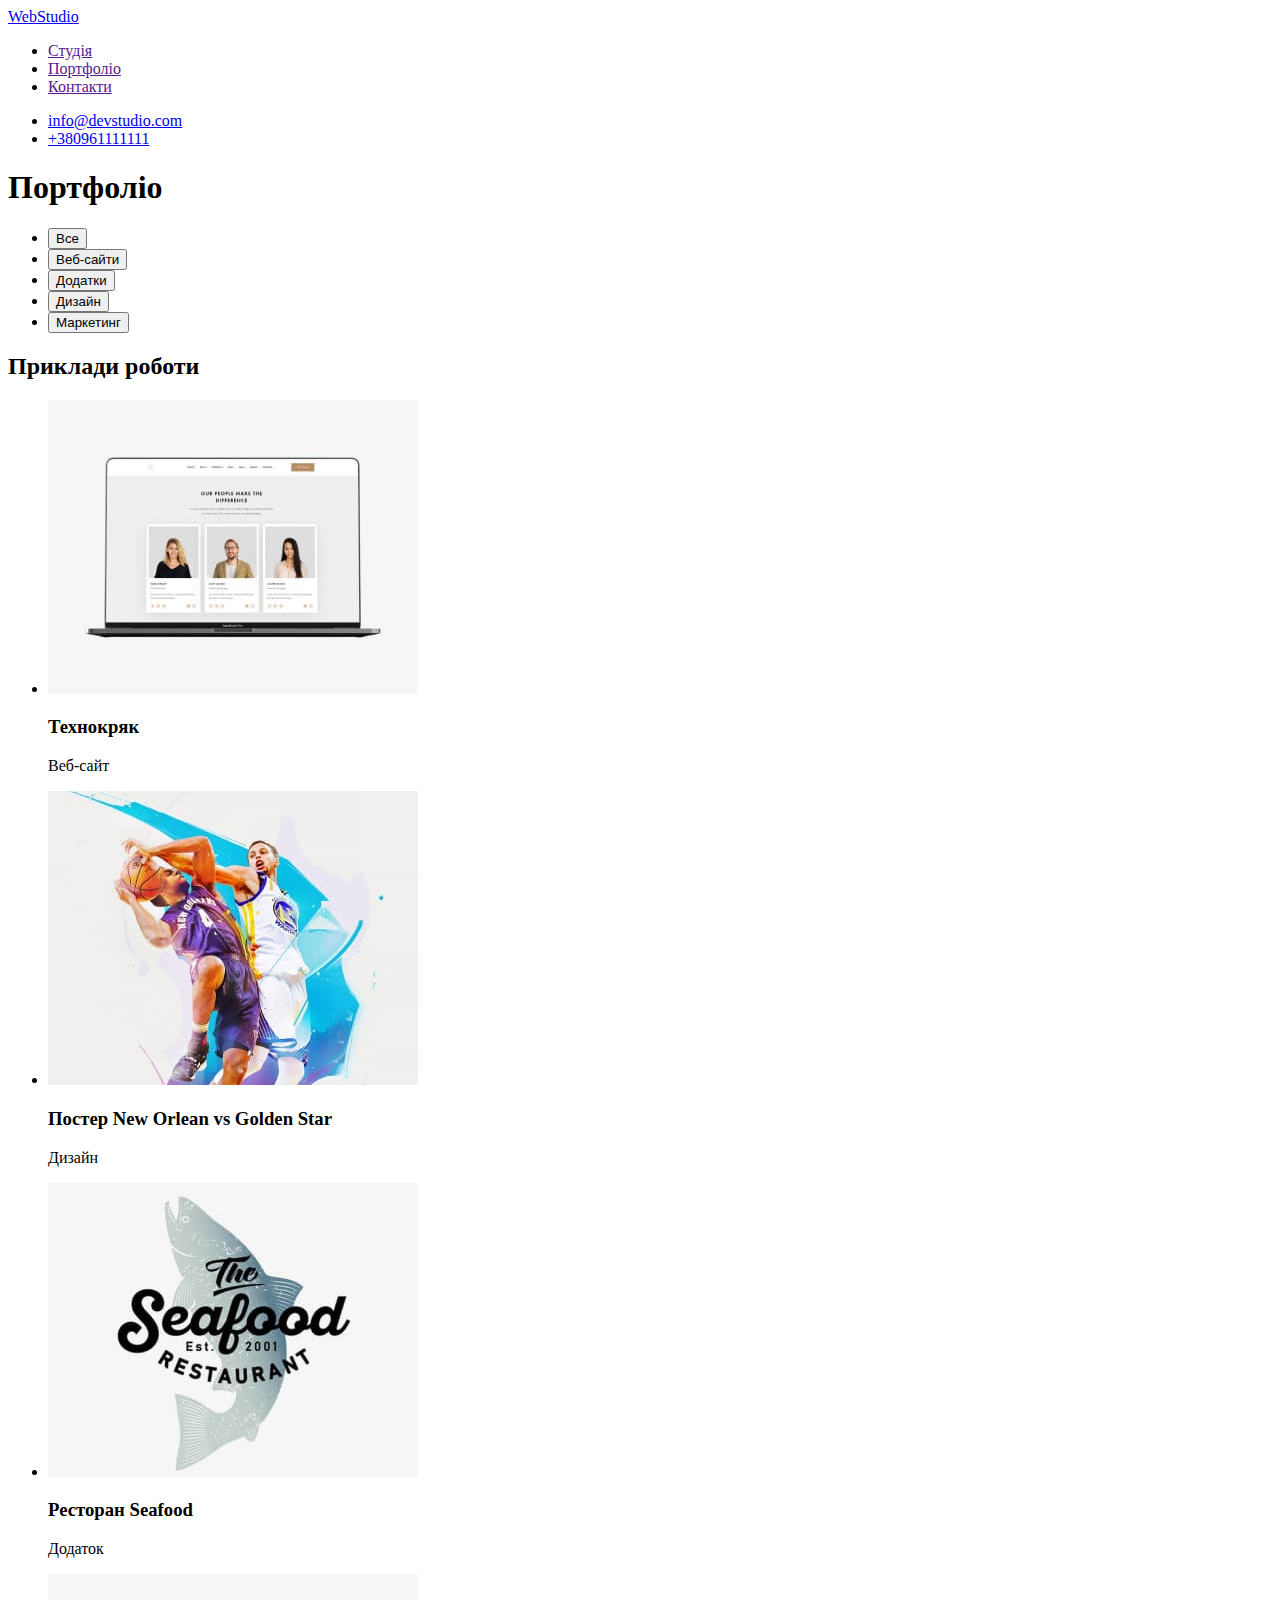
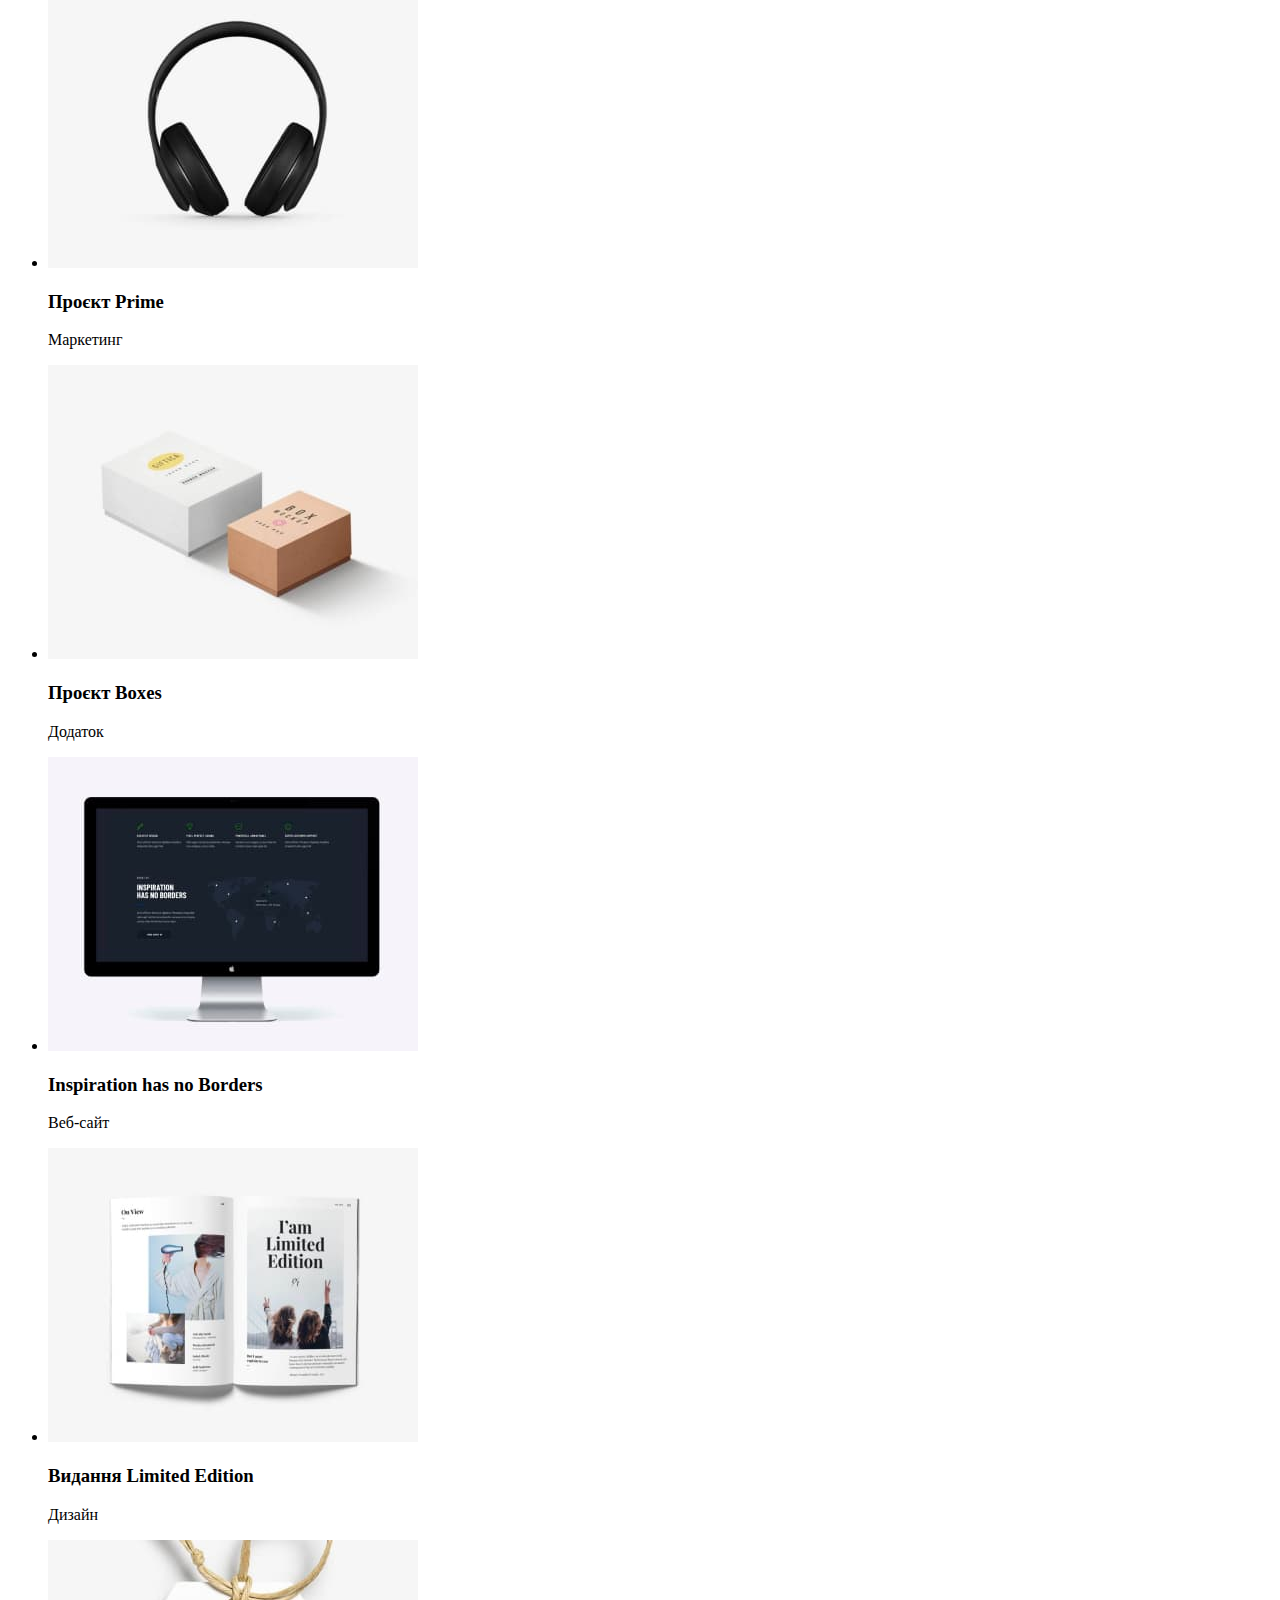
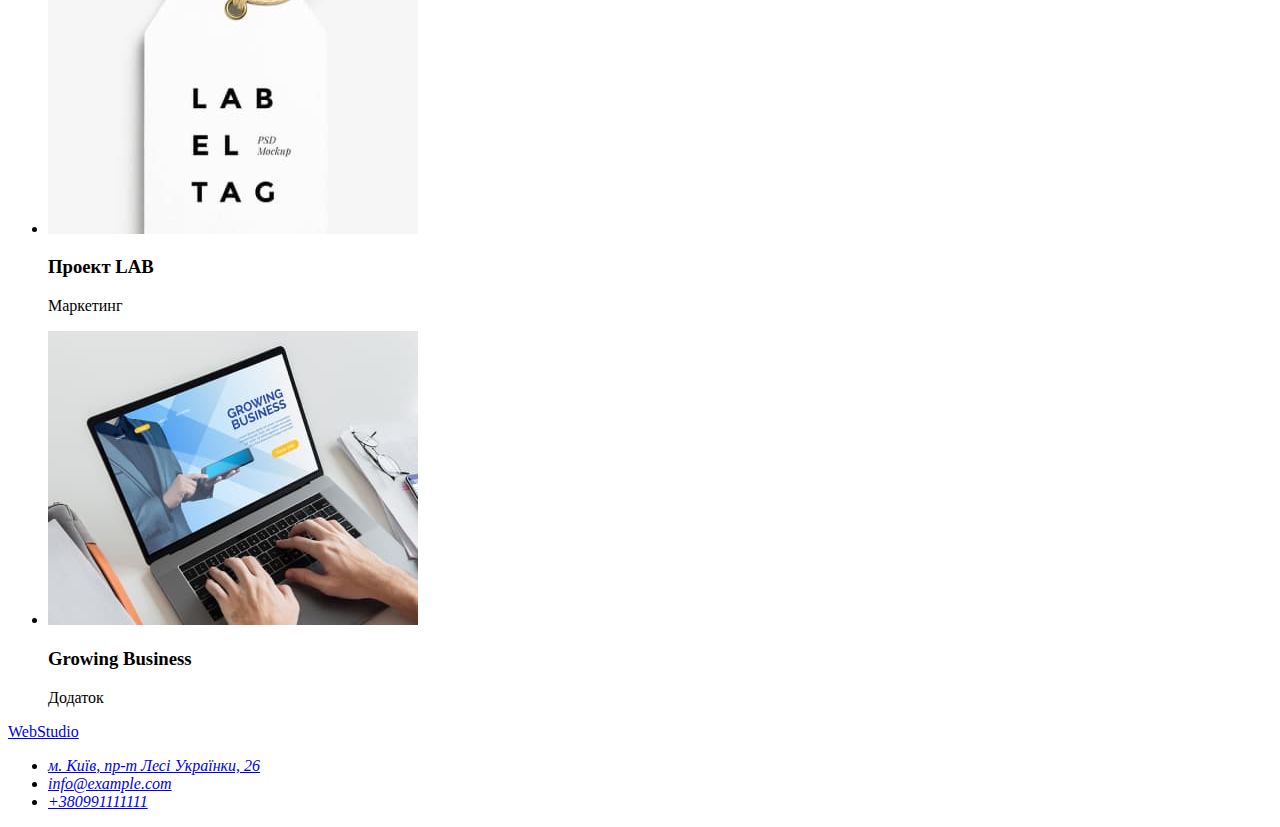
==== portfolio.html @ 06eb7804 "Добавляет разметку страницы портфолио" ====
<!DOCTYPE html>
<html lang="en">

<head>
    <meta charset="UTF-8">
    <meta name="viewport" content="width=device-width, initial-scale=1.0">
    <title>Document</title>
    <link rel="stylesheet" href="./css/styles.css">
</head>

<body>
    <!-- Шапка сайта -->
    <header>
        <nav>
            <!-- Ссылка лого -->
            <a href="/index.html">WebStudio</a>
            <!-- Навигация -->
            <ul>
                <li><a href="">Студія</a></li>
                <li><a href="">Портфоліо</a></li>
                <li><a href="">Контакти</a></li>
            </ul>
        </nav>
        <!-- Контакты -->
        <ul>
            <li><a href="mailto:info@devstudio.com">info@devstudio.com</a></li>
            <li><a href="tel:+380961111111">+380961111111</a></li>
        </ul>

    </header>

    <main>
        <!-- Навигвция -->
        <section>
            <!-- Логический заголовок -->
            <h1>Портфоліо</h1>
            <ul>
                <li><button type="button">Все</button></li>
                <li><button type="button">Веб-сайти</button></li>
                <li><button type="button">Додатки</button></li>
                <li><button type="button">Дизайн</button></li>
                <li><button type="button">Маркетинг</button></li>
                
            </ul>
        </section>

        <!-- Примеры работ -->
        <section>  
            <h2>Приклади роботи</h2>
            <ul>
                <li>
                    <a href="/index.html"> <img src="./images/tehnokriak.jpg" alt="tehnokriak" width="370"></a>
                    <h3>Технокряк</h3>
                    <p>Веб-сайт</p>
                </li>
                <li>
                    <a href="/index.html"> <img src="./images/poster.jpg" alt="poster" width="370"></a>
                    <h3>Постер New Orlean vs Golden Star</h3>
                    <p>Дизайн</p>
                </li>
                <li>
                    <a href="/index.html"> <img src="./images/seafood.jpg" alt="seafood" width="370"></a>
                    <h3>Ресторан Seafood</h3>
                    <p>Додаток</p>
                </li>
                <li>
                    <a href="/index.html"> <img src="./images/prime.jpg" alt="prime" width="370"></a>
                    <h3>Проєкт Prime</h3>
                    <p>Маркетинг</p>
                </li>
                <li>
                    <a href="/index.html"> <img src="./images/boxes.jpg" alt="boxes" width="370"></a>
                    <h3>Проєкт Boxes</h3>
                    <p>Додаток</p>
                </li>
                <li>
                    <a href="/index.html"> <img src="./images/inspiration.jpg" alt="Inspiration has no Borders" width="370"></a>
                    <h3>Inspiration has no Borders</h3>
                    <p>Веб-сайт</p>
                </li>
                <li>
                    <a href="/index.html"> <img src="./images/limited.jpg" alt="limited edition" width="370"></a>
                    <h3>Видання Limited Edition</h3>
                    <p>Дизайн</p>
                </li>
                <li>
                    <a href="/index.html"> <img src="./images/lab.jpg" alt="lab" width="370"></a>
                    <h3>Проект LAB</h3>
                    <p>Маркетинг</p>
                </li>
                <li>
                    <a href="/index.html"> <img src="./images/business.jpg" alt="Growing Business" width="370"></a>
                    <h3>Growing Business</h3>
                    <p>Додаток</p>
                </li>
            </ul>
        </section>
    </main>

  

    <!-- Футер -->

    <footer>
        <div>
            <a href="/index.html">WebStudio</a>
        </div>
        <address>
            <ul>
                <li><a href="https://www.google.com.ua/maps/dir/%D0%B1%D1%83%D0%BB.+%D0%9B%D0%B5%D1%81%D0%B8+%D0%A3%D0%BA%D1%80%D0%B0%D0%B8%D0%BD%D0%BA%D0%B8,+26,+%D0%9A%D0%B8%D0%B5%D0%B2,+02000//@50.4266301,30.5033665,13z/data=!4m8!4m7!1m5!1m1!1s0x40d4cf0e033ecbe9:0x57a4dffefec77da0!2m2!1d30.5383858!2d50.4265807!1m0?hl=ru"
                        target="_blank" rel="noopener noreferrer">м. Київ, пр-т Лесі Українки, 26</a></li>
                <li><a href="mailto:info@example.com">info@example.com</a></li>
                <li><a href="tel:+380991111111">+380991111111</a></li>
            </ul>
        </address>



    </footer>



</body>

</html>
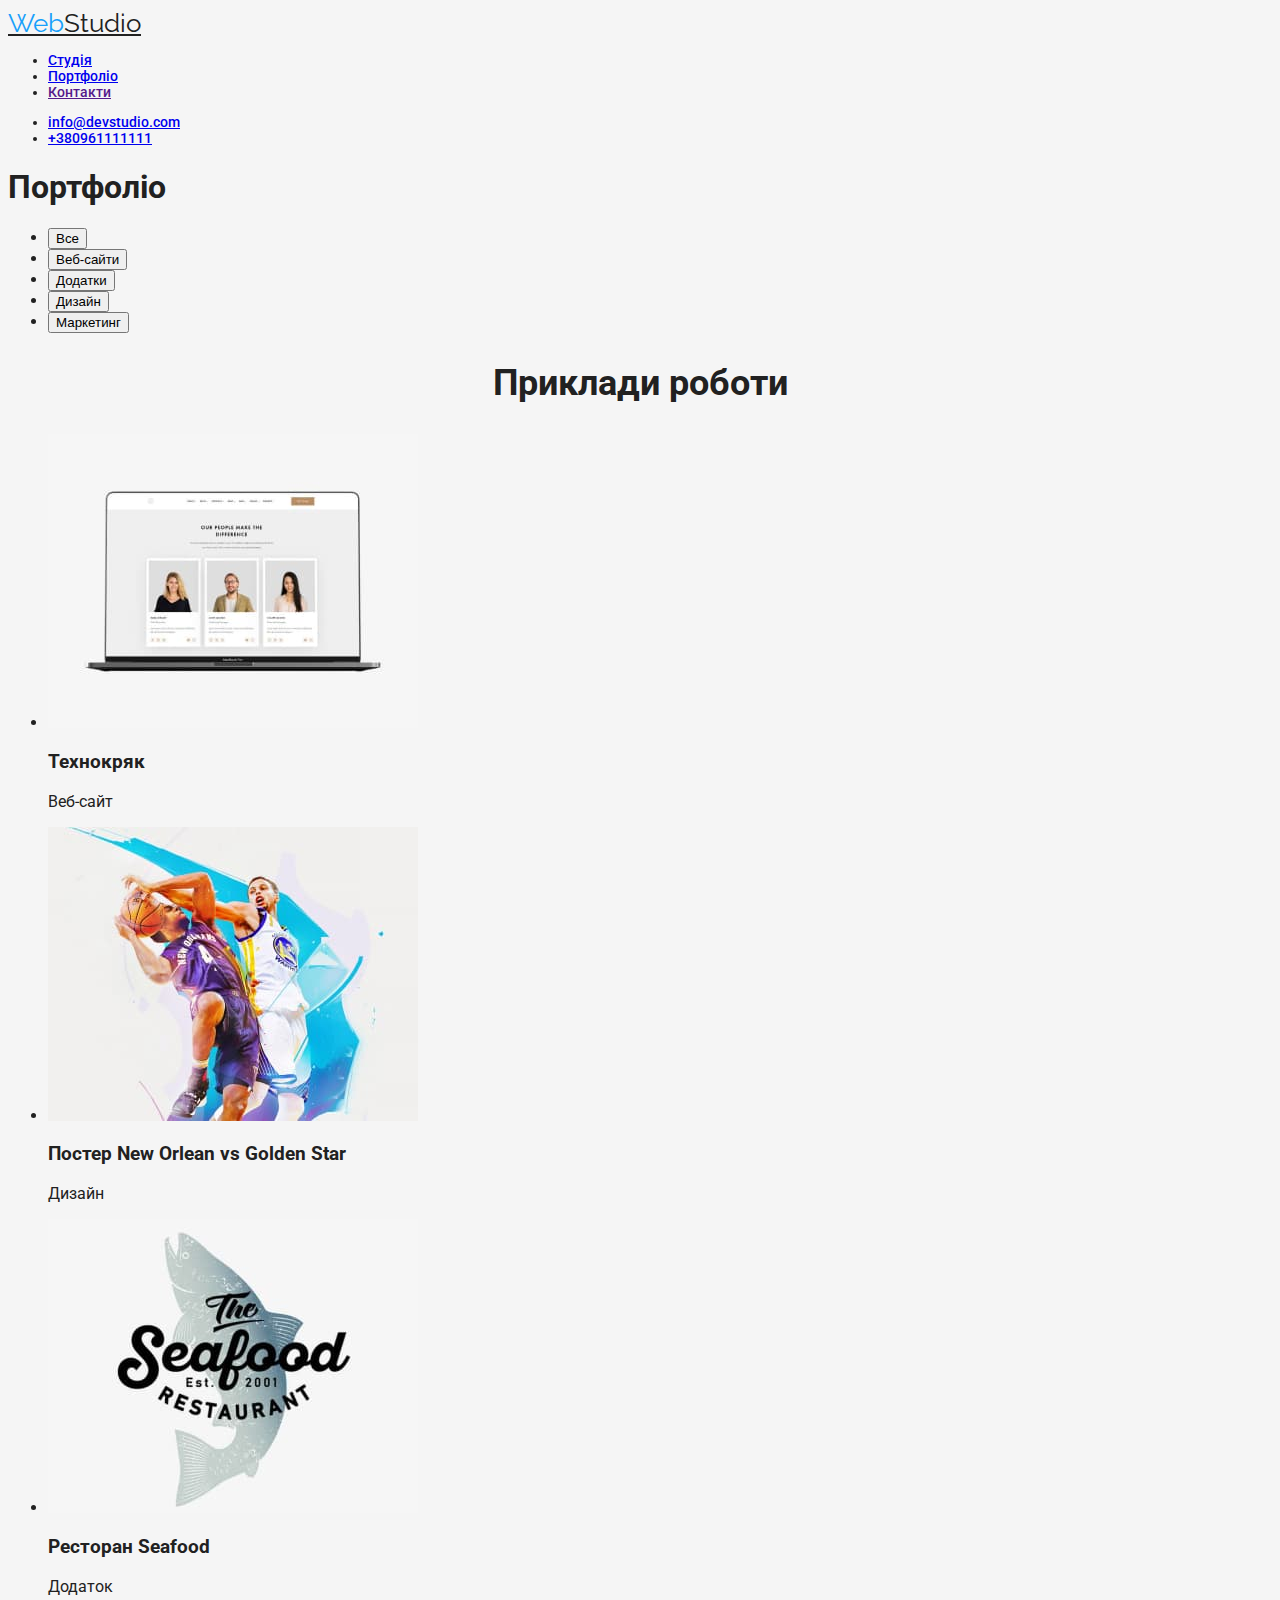
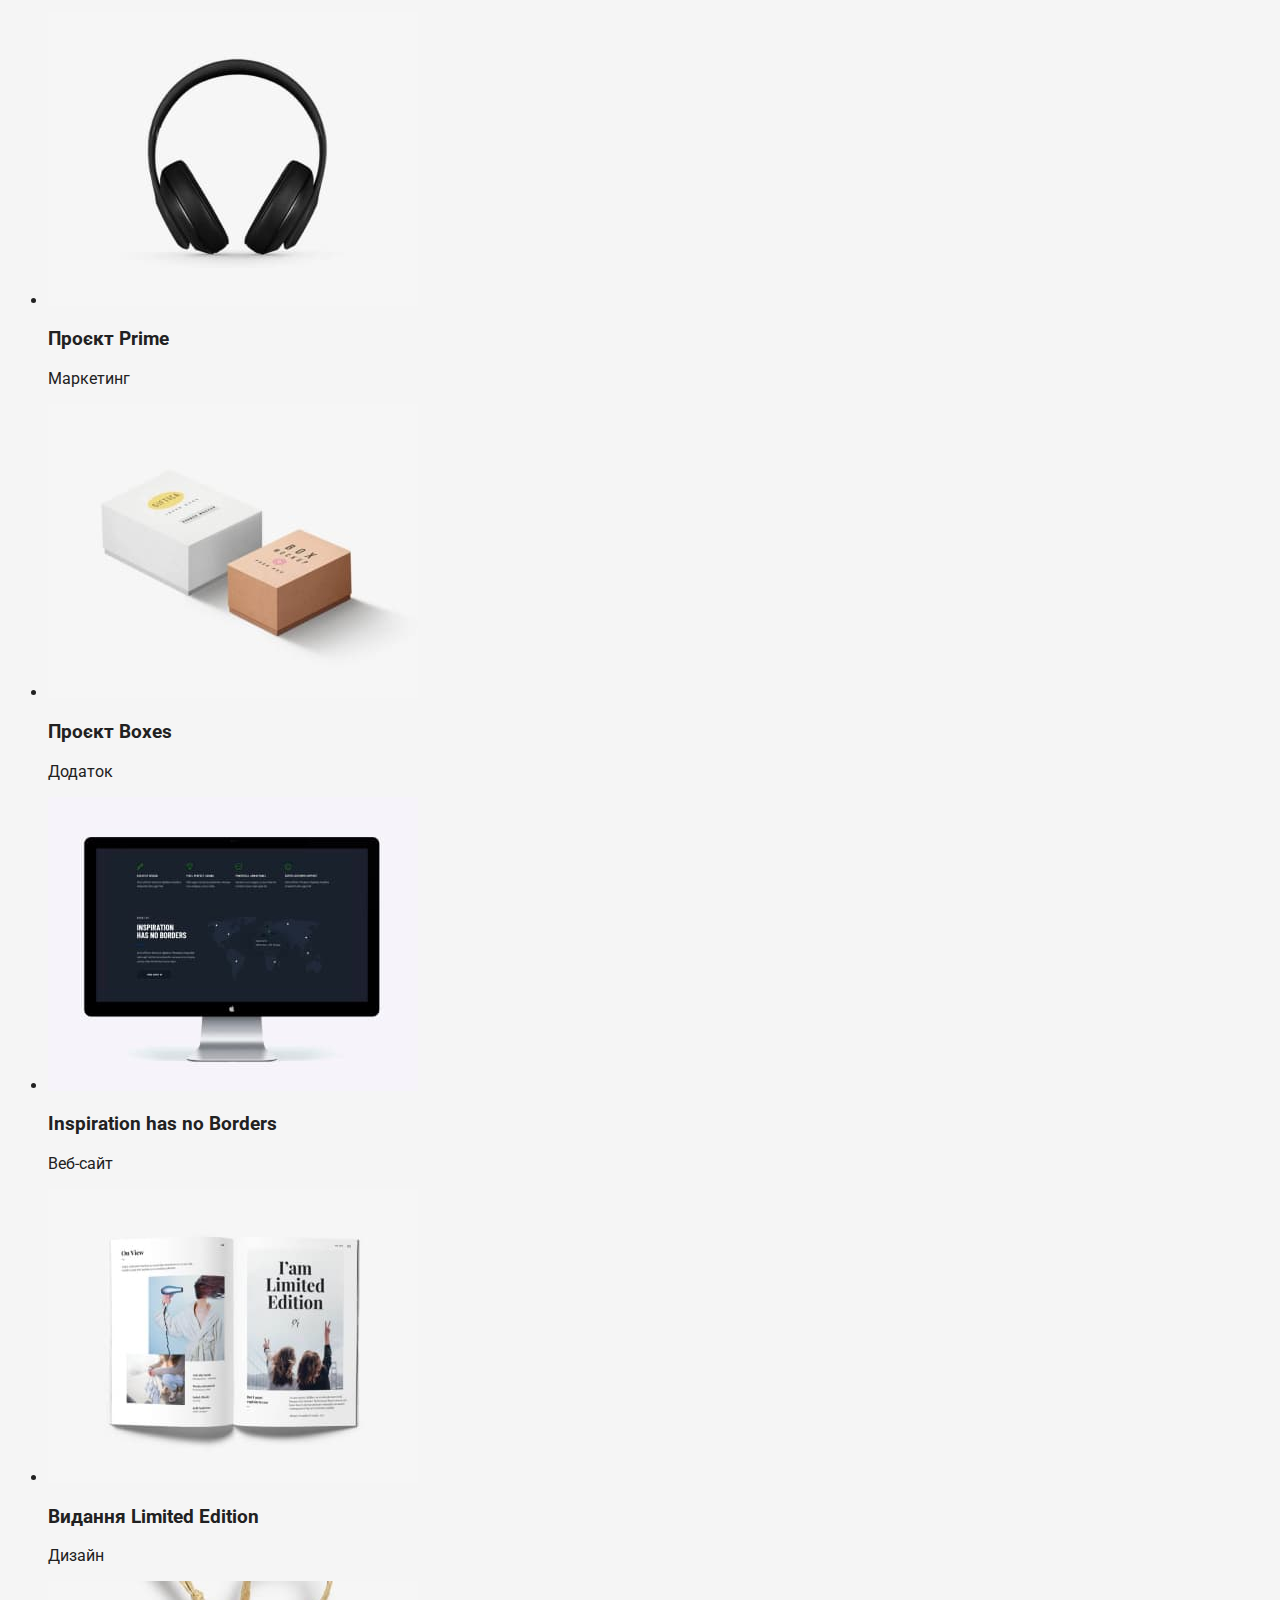
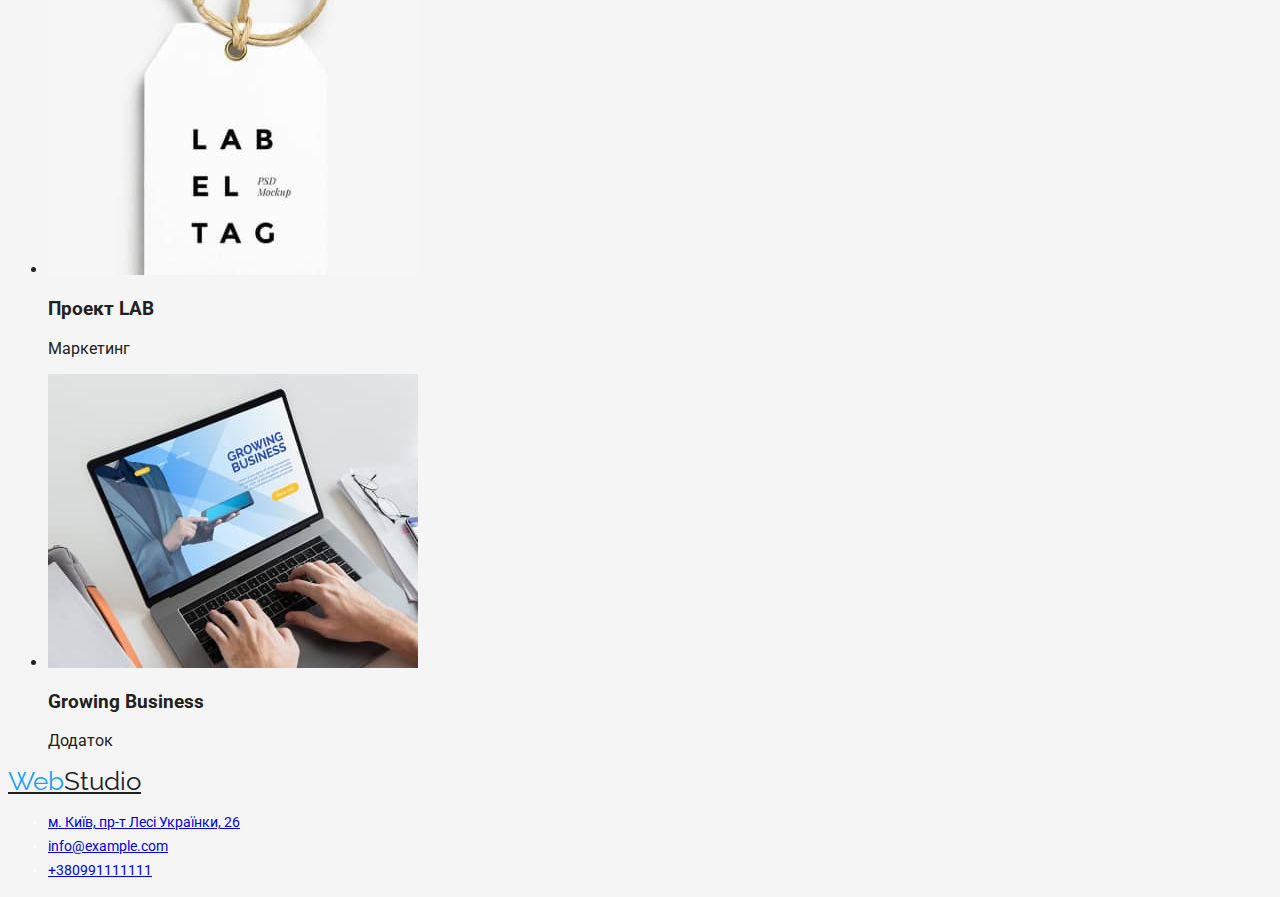
==== commit 4467926a: "правки" ====
--- a/portfolio.html
+++ b/portfolio.html
@@ -5,6 +5,8 @@
     <meta charset="UTF-8">
     <meta name="viewport" content="width=device-width, initial-scale=1.0">
     <title>Document</title>
+    <link href="https://fonts.googleapis.com/css2?family=Raleway:wght@700&family=Roboto:wght@400;500;700;900&display=swap"
+        rel="stylesheet">
     <link rel="stylesheet" href="./css/styles.css">
 </head>
 
@@ -13,20 +15,20 @@
     <header>
         <nav>
             <!-- Ссылка лого -->
-            <a href="/index.html">WebStudio</a>
+            <a href="/index.html" class="logo"> <span class="accent">Web</span>Studio</a>
             <!-- Навигация -->
-            <ul>
-                <li><a href="">Студія</a></li>
-                <li><a href="">Портфоліо</a></li>
-                <li><a href="">Контакти</a></li>
+            <ul class="site-nav list">
+                <li><a href="/index.html" class="link">Студія</a></li>
+                <li><a href="/portfolio.html" class="link">Портфоліо</a></li>
+                <li><a href="" class="link">Контакти</a></li>
             </ul>
         </nav>
         <!-- Контакты -->
-        <ul>
-            <li><a href="mailto:info@devstudio.com">info@devstudio.com</a></li>
-            <li><a href="tel:+380961111111">+380961111111</a></li>
+        <ul class="auth-nav list">
+            <li><a href="mailto:info@devstudio.com" class="link">info@devstudio.com</a></li>
+            <li><a href="tel:+380961111111" class="link">+380961111111</a></li>
         </ul>
-
+    
     </header>
 
     <main>
@@ -35,7 +37,7 @@
             <!-- Логический заголовок -->
             <h1>Портфоліо</h1>
             <ul>
-                <li><button type="button">Все</button></li>
+                <li><button type="button" class="secondary">Все</button></li>
                 <li><button type="button">Веб-сайти</button></li>
                 <li><button type="button">Додатки</button></li>
                 <li><button type="button">Дизайн</button></li>
@@ -103,9 +105,9 @@
 
     <footer>
         <div>
-            <a href="/index.html">WebStudio</a>
+            <a href="/index.html" class="logo"> <span class="accent">Web</span>Studio</a>
         </div>
-        <address>
+        <address class="address">
             <ul>
                 <li><a href="https://www.google.com.ua/maps/dir/%D0%B1%D1%83%D0%BB.+%D0%9B%D0%B5%D1%81%D0%B8+%D0%A3%D0%BA%D1%80%D0%B0%D0%B8%D0%BD%D0%BA%D0%B8,+26,+%D0%9A%D0%B8%D0%B5%D0%B2,+02000//@50.4266301,30.5033665,13z/data=!4m8!4m7!1m5!1m1!1s0x40d4cf0e033ecbe9:0x57a4dffefec77da0!2m2!1d30.5383858!2d50.4265807!1m0?hl=ru"
                         target="_blank" rel="noopener noreferrer">м. Київ, пр-т Лесі Українки, 26</a></li>
--- a/css/styles.css
+++ b/css/styles.css
@@ -0,0 +1,144 @@
+:root {
+    --primary-text-color: #212121;
+    --title-text-color: #000000;
+    --accent-color: #18a0fb;
+    --primary-white-color: #F5F5F5;
+    --primary-gray-text: #757575;
+    --primary-button-color: #2196F3;
+}
+
+body {
+    background-color: var(--primary-white-color);
+    color:var(--primary-text-color);
+    font-family: Roboto, sans-serif;
+    
+}
+/* logo */
+.logo {
+    font-family: Raleway, cursive;
+    color: var(--title-text-color)
+
+        
+        font-weight: 700;
+        font-size: 26px;
+        line-height: 1.2;
+       }
+
+
+.accent {color:var(--accent-color)}
+
+.logo:hover {
+    color: var(--accent-color)
+}
+/* навигация */
+.site-nav {
+    
+        
+        font-weight: 500;
+        font-size: 14px;
+        line-height: 1.14;
+        
+}
+.site-nav .link:hover, 
+.site-nav .link:focus{
+    color: var(--accent-color);
+}
+/* адрес */
+.auth-nav {
+    
+        
+        font-weight: 500;
+        font-size: 14px;
+        line-height: 1.14;
+        
+}
+.auth-nav .link:hover,
+.auth-nav .link:focus {
+    color: var(--accent-color);}
+
+/* Герой */
+.hero {
+    
+        
+        font-weight: 900;
+        font-size: 44px;
+        line-height: 1.36;
+        /* or 136% */
+    
+        text-align: center;
+        text-transform: uppercase;
+        color: #FFFFFF;
+}
+/* кнопка замовити послугу */
+.hero-button {font-family: inherit;
+
+    
+    font-weight: 700;
+    font-size: 16px;
+    line-height: 1.87;
+    align-items: center; 
+    text-align: center;
+    color: #FFFFFF;
+    background-color: var(--primary-button-color)
+    }
+
+    /* кнопки */
+button .secondary {
+
+}
+
+/* Переваги */
+.feature-list .title {
+    
+    font-weight: 700;
+    font-size: 14px;
+    line-height: 1.14;
+    text-transform: uppercase;}
+
+.feature-list p {font-size: 14px;
+    line-height: 1.71;
+    color: var(--primary-gray-text)}
+    
+
+h2 {
+    
+    font-weight: 700;
+    font-size: 36px;
+    line-height: 1.16;
+    text-align: center;
+    }
+
+
+
+.team .title {
+    
+    font-weight: 500;
+    font-size: 16px;
+    line-height: 1.18;
+    }
+
+.team p {color: var(--primary-gray-text);
+    
+    font-size: 16px;
+    line-height: 1.18;}
+
+.address {
+    font-style: normal; 
+    font-size: 14px;
+    line-height: 1.71;
+color: rgba(255, 255, 255, 0.6);
+}
+    
+
+    
+   
+
+
+
+
+
+
+
+
+
+
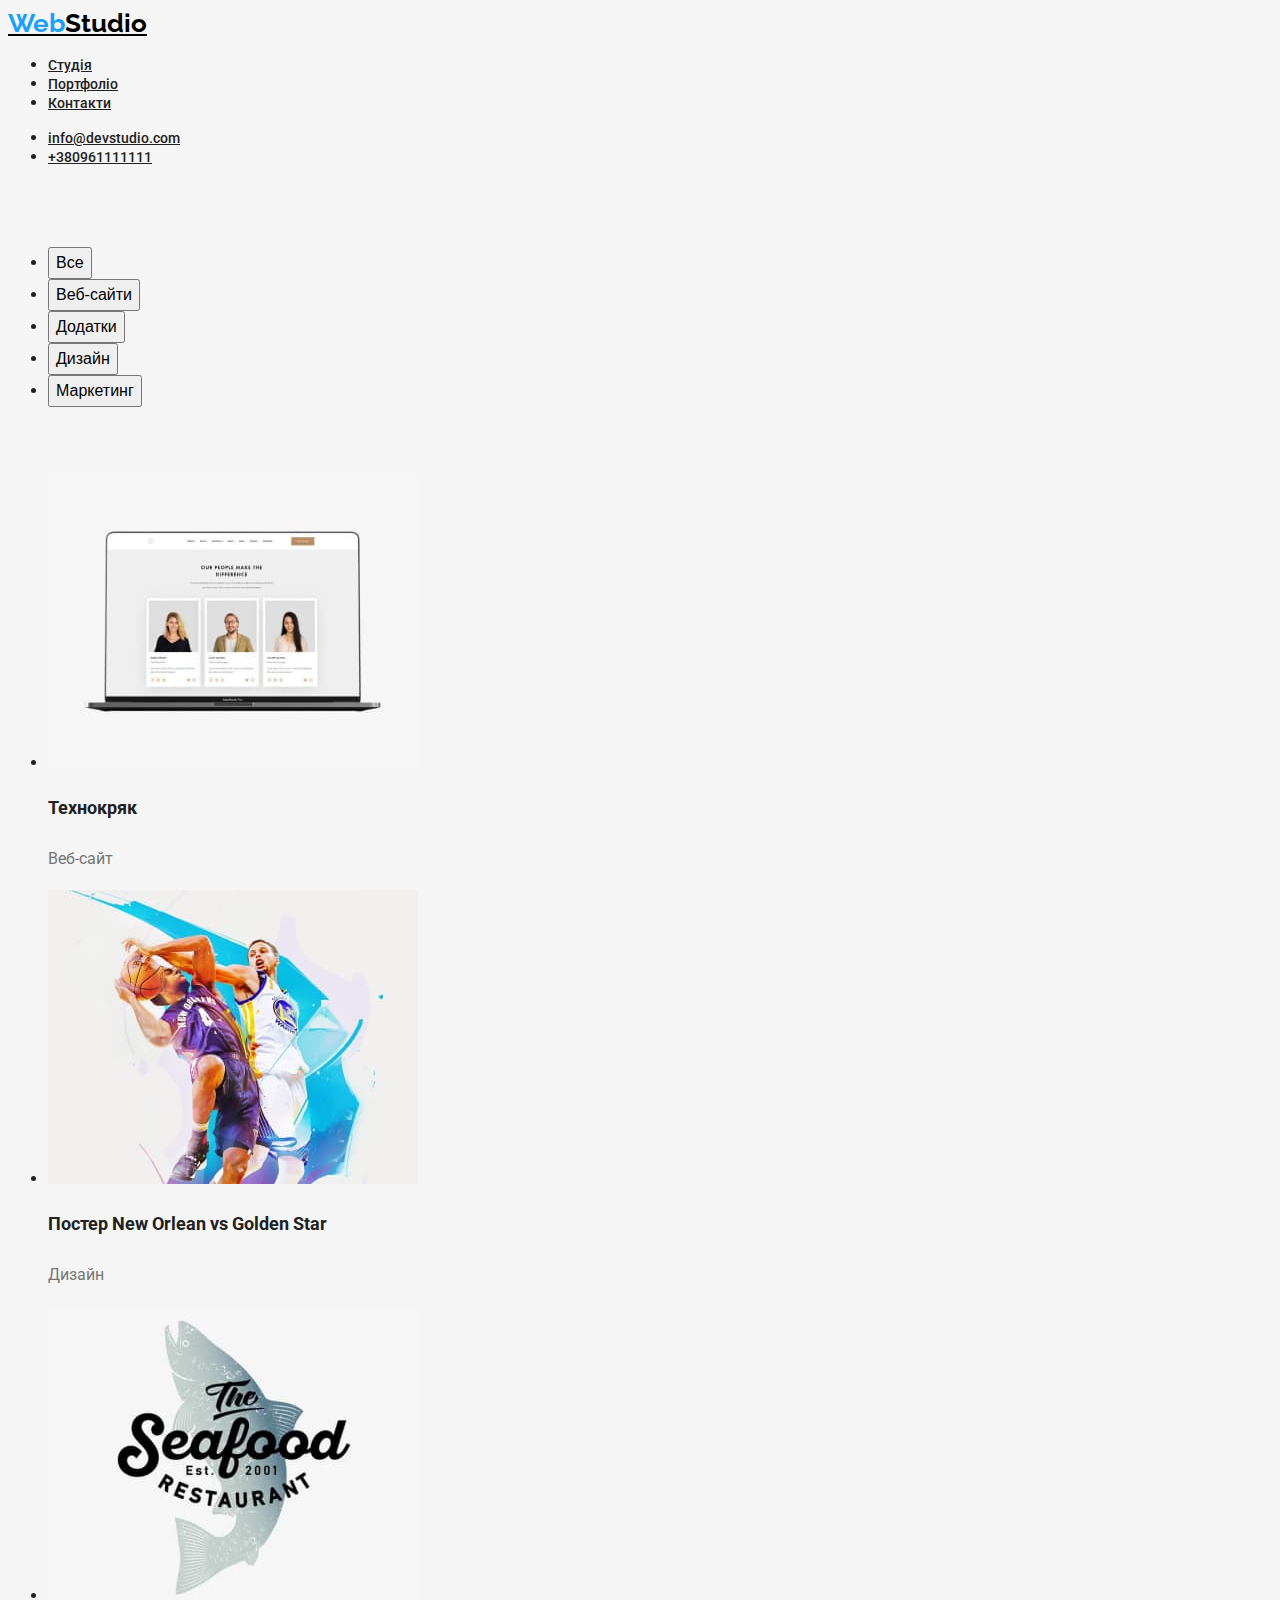
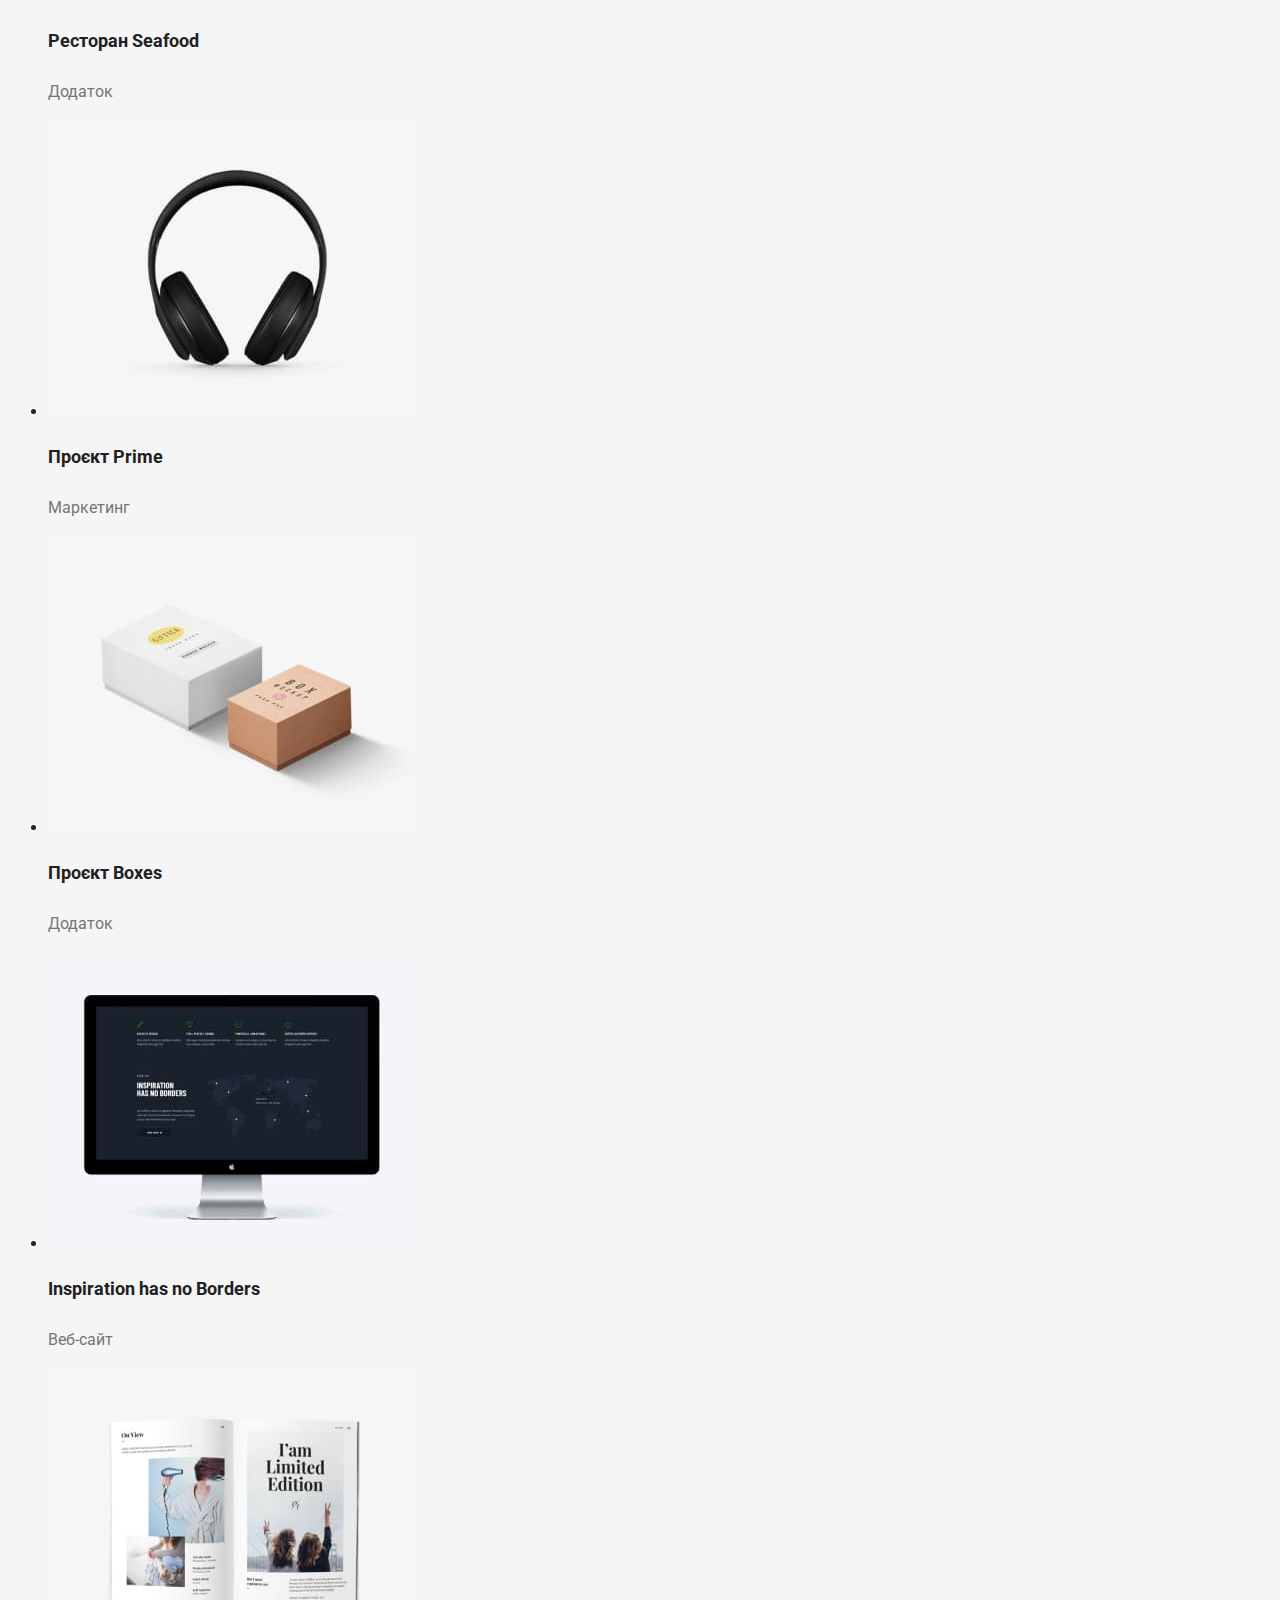
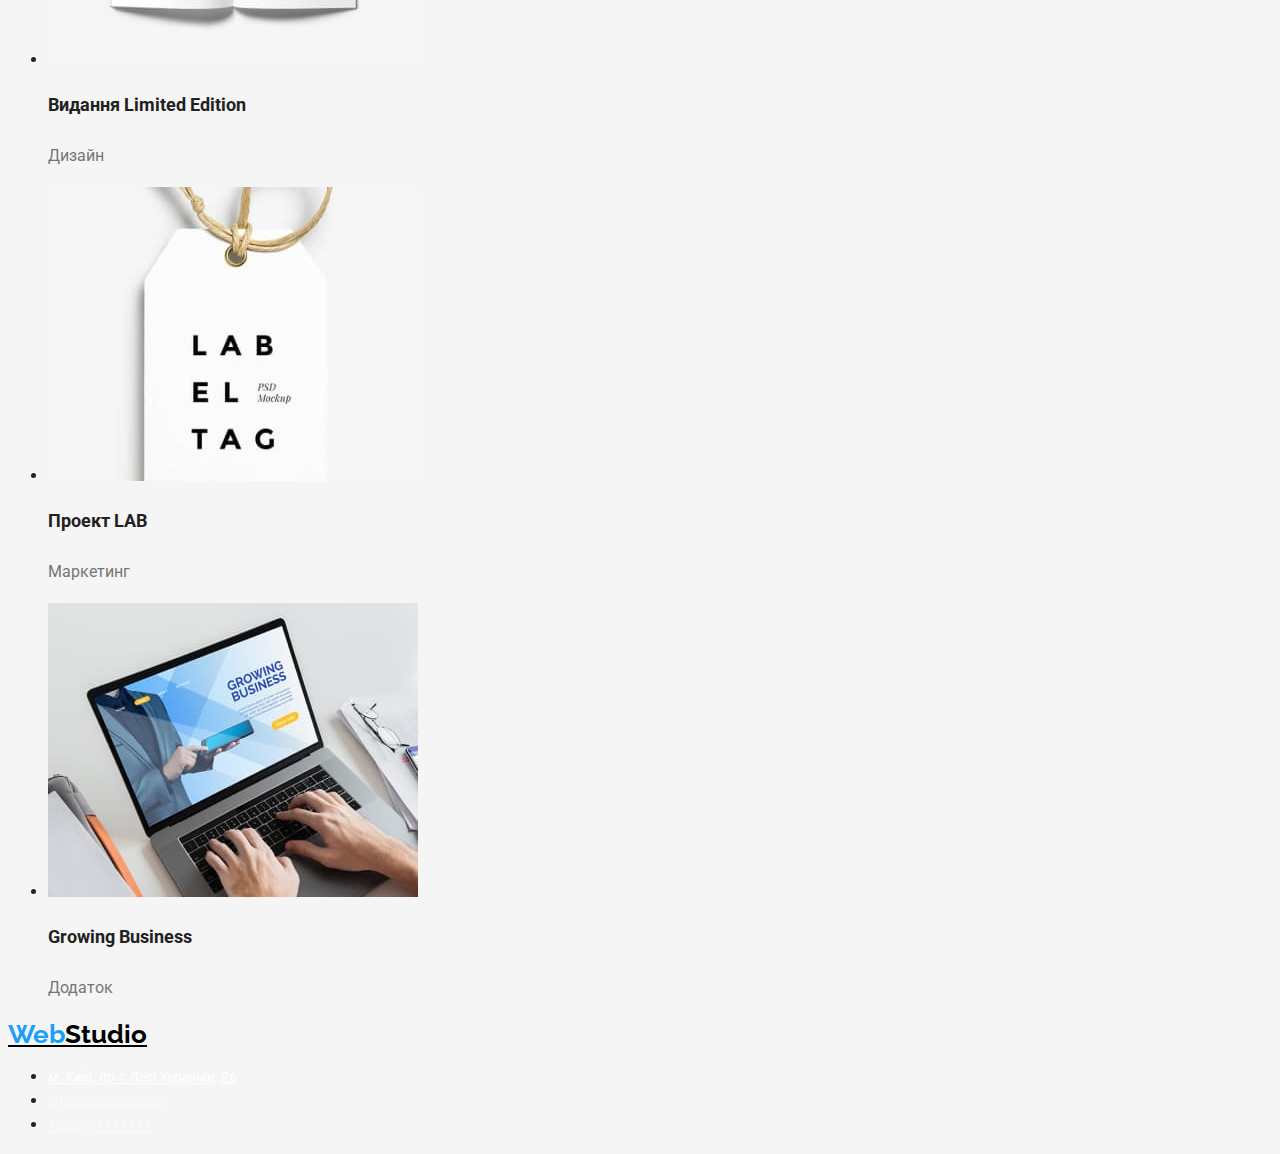
==== commit f2855dcb: "правка сторінки портфоліо" ====
--- a/portfolio.html
+++ b/portfolio.html
@@ -14,16 +14,16 @@
     <!-- Шапка сайта -->
     <header>
         <nav>
-            <!-- Ссылка лого -->
+            <!-- Ссилка лого -->
             <a href="/index.html" class="logo"> <span class="accent">Web</span>Studio</a>
-            <!-- Навигация -->
+            <!-- Навігація -->
             <ul class="site-nav list">
                 <li><a href="/index.html" class="link">Студія</a></li>
                 <li><a href="/portfolio.html" class="link">Портфоліо</a></li>
                 <li><a href="" class="link">Контакти</a></li>
             </ul>
         </nav>
-        <!-- Контакты -->
+        <!-- Контакти -->
         <ul class="auth-nav list">
             <li><a href="mailto:info@devstudio.com" class="link">info@devstudio.com</a></li>
             <li><a href="tel:+380961111111" class="link">+380961111111</a></li>
@@ -32,68 +32,68 @@
     </header>
 
     <main>
-        <!-- Навигвция -->
+        <!-- Навігація -->
         <section>
-            <!-- Логический заголовок -->
-            <h1>Портфоліо</h1>
+            <!-- Логічний заголовок -->
+            <h1 class="navigation">Портфоліо</h1>
             <ul>
-                <li><button type="button" class="secondary">Все</button></li>
-                <li><button type="button">Веб-сайти</button></li>
-                <li><button type="button">Додатки</button></li>
-                <li><button type="button">Дизайн</button></li>
-                <li><button type="button">Маркетинг</button></li>
+                <li><button type="button" class="secondary-button">Все</button></li>
+                <li><button type="button" class="secondary-button">Веб-сайти</button></li>
+                <li><button type="button" class="secondary-button">Додатки</button></li>
+                <li><button type="button" class="secondary-button">Дизайн</button></li>
+                <li><button type="button" class="secondary-button">Маркетинг</button></li>
                 
             </ul>
         </section>
 
-        <!-- Примеры работ -->
+        <!-- Приклади роботи -->
         <section>  
-            <h2>Приклади роботи</h2>
+            <h2 class="example">Приклади роботи</h2>
             <ul>
                 <li>
                     <a href="/index.html"> <img src="./images/tehnokriak.jpg" alt="tehnokriak" width="370"></a>
-                    <h3>Технокряк</h3>
-                    <p>Веб-сайт</p>
+                    <h3 class="example-title">Технокряк</h3>
+                    <p class="example-text">Веб-сайт</p>
                 </li>
                 <li>
                     <a href="/index.html"> <img src="./images/poster.jpg" alt="poster" width="370"></a>
-                    <h3>Постер New Orlean vs Golden Star</h3>
-                    <p>Дизайн</p>
+                    <h3 class="example-title">Постер New Orlean vs Golden Star</h3>
+                    <p class="example-text">Дизайн</p>
                 </li>
                 <li>
                     <a href="/index.html"> <img src="./images/seafood.jpg" alt="seafood" width="370"></a>
-                    <h3>Ресторан Seafood</h3>
-                    <p>Додаток</p>
+                    <h3 class="example-title">Ресторан Seafood</h3>
+                    <p class="example-text">Додаток</p>
                 </li>
                 <li>
                     <a href="/index.html"> <img src="./images/prime.jpg" alt="prime" width="370"></a>
-                    <h3>Проєкт Prime</h3>
-                    <p>Маркетинг</p>
+                    <h3 class="example-title">Проєкт Prime</h3>
+                    <p class="example-text">Маркетинг</p>
                 </li>
                 <li>
                     <a href="/index.html"> <img src="./images/boxes.jpg" alt="boxes" width="370"></a>
-                    <h3>Проєкт Boxes</h3>
-                    <p>Додаток</p>
+                    <h3 class="example-title">Проєкт Boxes</h3>
+                    <p class="example-text">Додаток</p>
                 </li>
                 <li>
                     <a href="/index.html"> <img src="./images/inspiration.jpg" alt="Inspiration has no Borders" width="370"></a>
-                    <h3>Inspiration has no Borders</h3>
-                    <p>Веб-сайт</p>
+                    <h3 class="example-title">Inspiration has no Borders</h3>
+                    <p class="example-text">Веб-сайт</p>
                 </li>
                 <li>
                     <a href="/index.html"> <img src="./images/limited.jpg" alt="limited edition" width="370"></a>
-                    <h3>Видання Limited Edition</h3>
-                    <p>Дизайн</p>
+                    <h3 class="example-title">Видання Limited Edition</h3>
+                    <p class="example-text">Дизайн</p>
                 </li>
                 <li>
                     <a href="/index.html"> <img src="./images/lab.jpg" alt="lab" width="370"></a>
-                    <h3>Проект LAB</h3>
-                    <p>Маркетинг</p>
+                    <h3 class="example-title">Проект LAB</h3>
+                    <p class="example-text">Маркетинг</p>
                 </li>
                 <li>
                     <a href="/index.html"> <img src="./images/business.jpg" alt="Growing Business" width="370"></a>
-                    <h3>Growing Business</h3>
-                    <p>Додаток</p>
+                    <h3 class="example-title">Growing Business</h3>
+                    <p class="example-text">Додаток</p>
                 </li>
             </ul>
         </section>
@@ -107,12 +107,12 @@
         <div>
             <a href="/index.html" class="logo"> <span class="accent">Web</span>Studio</a>
         </div>
-        <address class="address">
+        <address>
             <ul>
                 <li><a href="https://www.google.com.ua/maps/dir/%D0%B1%D1%83%D0%BB.+%D0%9B%D0%B5%D1%81%D0%B8+%D0%A3%D0%BA%D1%80%D0%B0%D0%B8%D0%BD%D0%BA%D0%B8,+26,+%D0%9A%D0%B8%D0%B5%D0%B2,+02000//@50.4266301,30.5033665,13z/data=!4m8!4m7!1m5!1m1!1s0x40d4cf0e033ecbe9:0x57a4dffefec77da0!2m2!1d30.5383858!2d50.4265807!1m0?hl=ru"
-                        target="_blank" rel="noopener noreferrer">м. Київ, пр-т Лесі Українки, 26</a></li>
-                <li><a href="mailto:info@example.com">info@example.com</a></li>
-                <li><a href="tel:+380991111111">+380991111111</a></li>
+                        target="_blank" rel="noopener noreferrer" class="contact-map">м. Київ, пр-т Лесі Українки, 26</a></li>
+                <li><a href="mailto:info@example.com" class="contact">info@example.com</a></li>
+                <li><a href="tel:+380991111111" class="contact">+380991111111</a></li>
             </ul>
         </address>
 
--- a/css/styles.css
+++ b/css/styles.css
@@ -2,27 +2,27 @@
     --primary-text-color: #212121;
     --title-text-color: #000000;
     --accent-color: #18a0fb;
-    --primary-white-color: #F5F5F5;
+    --primary-white-color: #FFFFFF;
     --primary-gray-text: #757575;
-    --primary-button-color: #2196F3;
+    --primary-background-color: #f5f5f5;
+    --contact-color: rgba(255, 255, 255, 0.6);
 }
 
 body {
-    background-color: var(--primary-white-color);
+    background-color: var(--primary-background-color);
     color:var(--primary-text-color);
     font-family: Roboto, sans-serif;
     
 }
 /* logo */
+
 .logo {
-    font-family: Raleway, cursive;
-    color: var(--title-text-color)
-
-        
-        font-weight: 700;
-        font-size: 26px;
-        line-height: 1.2;
-       }
+    font-family: Raleway, sans-serif;
+    color: var(--title-text-color);
+    font-weight: 700;
+    font-size: 26px;
+    line-height: 1.2;
+    }
 
 
 .accent {color:var(--accent-color)}
@@ -30,26 +30,30 @@
 .logo:hover {
     color: var(--accent-color)
 }
-/* навигация */
-.site-nav {
+/* навігація */
+
+.site-nav .link {
     
         
         font-weight: 500;
         font-size: 14px;
         line-height: 1.14;
-        
+        color: var(--primary-text-color);
+
+
 }
 .site-nav .link:hover, 
 .site-nav .link:focus{
     color: var(--accent-color);
 }
 /* адрес */
-.auth-nav {
+.auth-nav .link {
     
         
         font-weight: 500;
         font-size: 14px;
         line-height: 1.14;
+        color: var(--primary-text-color);
         
 }
 .auth-nav .link:hover,
@@ -57,7 +61,7 @@
     color: var(--accent-color);}
 
 /* Герой */
-.hero {
+.hero-title {
     
         
         font-weight: 900;
@@ -67,48 +71,93 @@
     
         text-align: center;
         text-transform: uppercase;
-        color: #FFFFFF;
-}
+        color: var(--primary-white-color);
+}
+
+/* Логічні заголовоки */
+
+.navigation,
+.example,
+.feature {
+    color: var(--primary-background-color)
+}
+
+/* Cursor pointer для кнопок */
+
+.hero-button,
+.secondary-button 
+{
+    cursor: pointer;
+}
+
+
 /* кнопка замовити послугу */
-.hero-button {font-family: inherit;
-
+
+.hero-button {
     
     font-weight: 700;
     font-size: 16px;
     line-height: 1.87;
-    align-items: center; 
-    text-align: center;
-    color: #FFFFFF;
-    background-color: var(--primary-button-color)
-    }
-
-    /* кнопки */
-button .secondary {
-
-}
+    }
+
+.hero-button:hover,
+.hero-button:focus { 
+    color: var(--accent-color);
+} 
+
+/* кнопки навігації*/
+
+.secondary-button {
+    font-weight: 500;
+    font-size: 16px;
+    line-height: 1.62;
+    }
+
+.secondary-button:hover,
+.secondary-button:focus {
+    color: var(--accent-color);
+    }
 
 /* Переваги */
+
 .feature-list .title {
     
     font-weight: 700;
     font-size: 14px;
     line-height: 1.14;
-    text-transform: uppercase;}
-
-.feature-list p {font-size: 14px;
+    text-transform: uppercase;
+    color: var(--primary-text-color);
+}
+
+.feature-list .text {font-size: 14px;
     line-height: 1.71;
     color: var(--primary-gray-text)}
     
 
-h2 {
-    
+.section-title {
     font-weight: 700;
     font-size: 36px;
     line-height: 1.16;
     text-align: center;
     }
 
-
+/* Приклади роботи */
+
+.example-title {
+    font-weight: 700;
+    font-size: 18px;
+    line-height: 2;
+    
+}
+
+.example-text {
+    font-size: 16px;
+    line-height: 1.88;
+    color: var(--primary-gray-text);
+}
+
+
+/* Наша команда */
 
 .team .title {
     
@@ -117,17 +166,39 @@
     line-height: 1.18;
     }
 
-.team p {color: var(--primary-gray-text);
-    
-    font-size: 16px;
-    line-height: 1.18;}
-
-.address {
-    font-style: normal; 
+.team .text {color: var(--primary-gray-text);
+    
+    font-size: 16px;
+    line-height: 1.18;
+    }
+    
+/* Футер адреса */
+
+.contact-map {
     font-size: 14px;
     line-height: 1.71;
-color: rgba(255, 255, 255, 0.6);
-}
+    color: var(--primary-white-color);
+    }
+    
+.contact-map:hover,
+.contact-map:focus {
+        color: var(--accent-color);
+    }
+
+.contact {
+    font-size: 14px;
+    line-height: 1.71;
+    color: var(--contact-color);
+    }
+    
+.contact:hover,
+.contact:focus {
+        color: var(--accent-color);
+    }
+
+
+
+
     
 
     
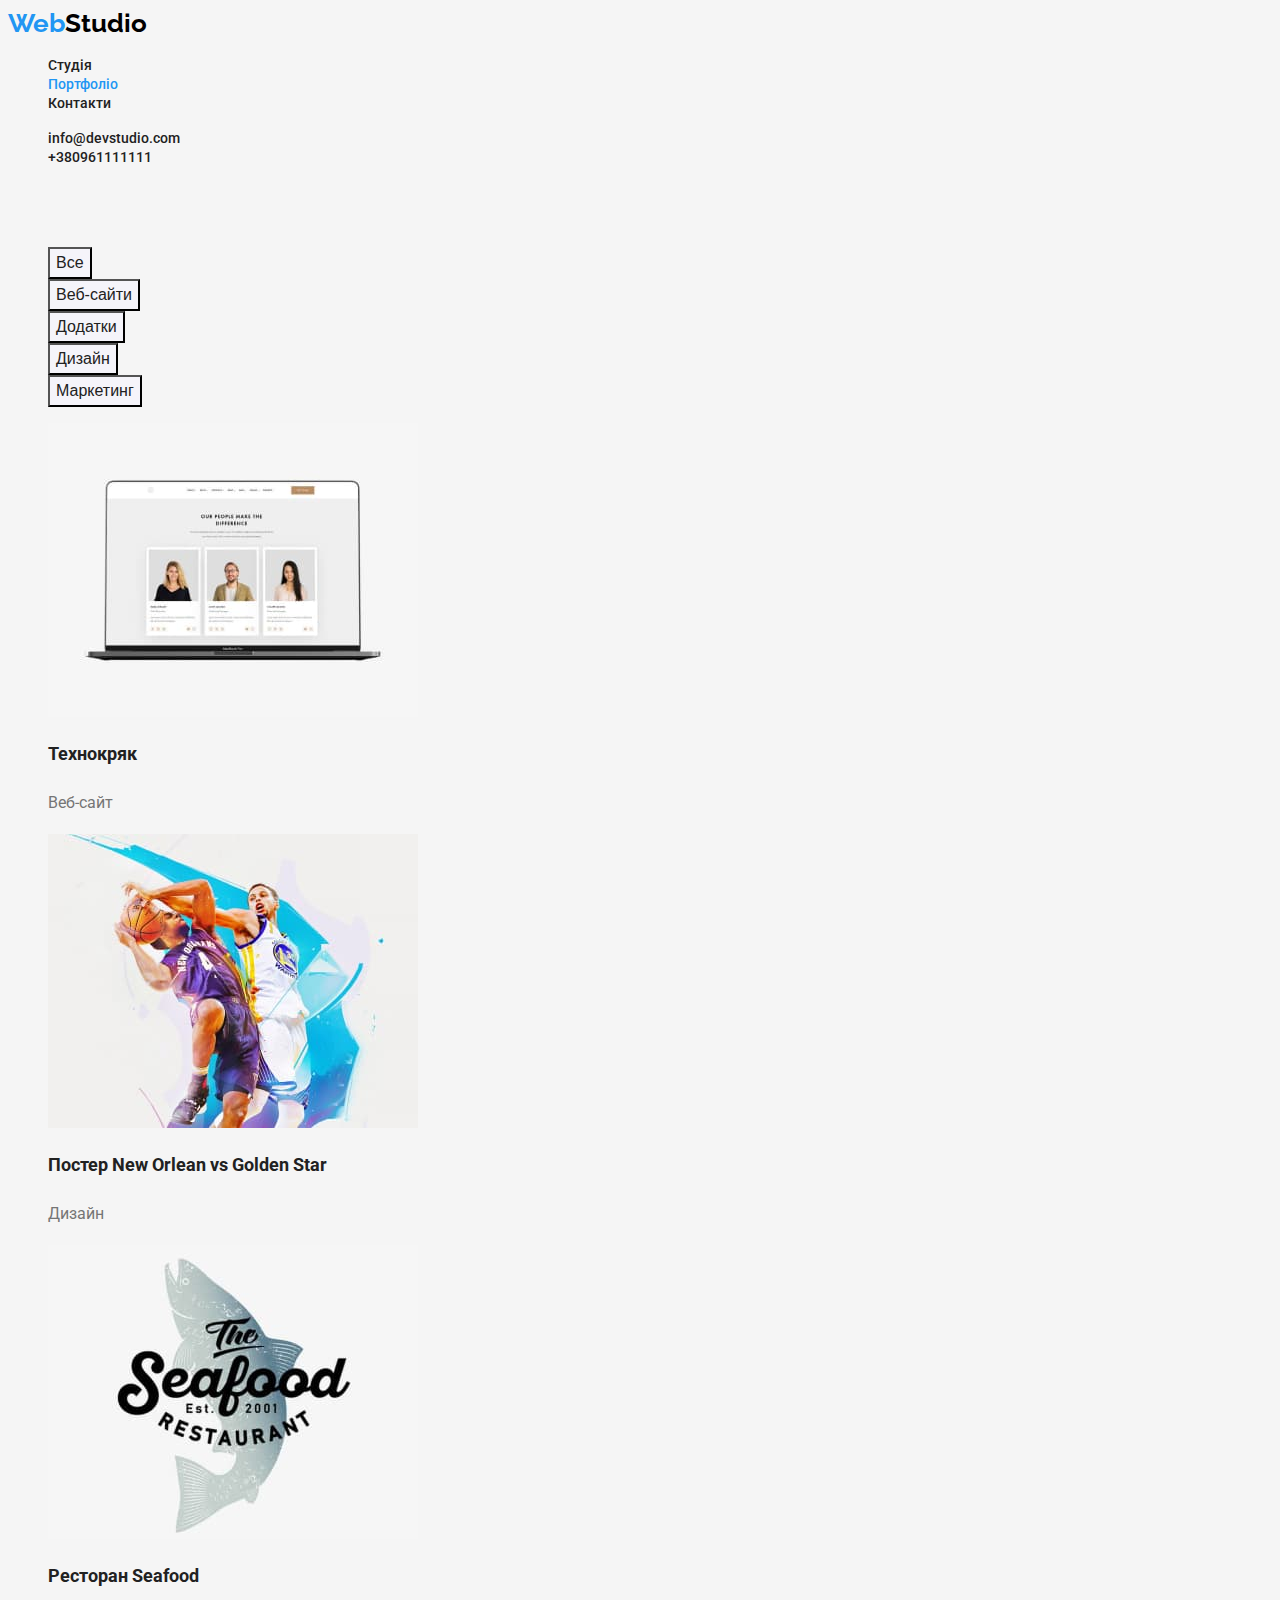
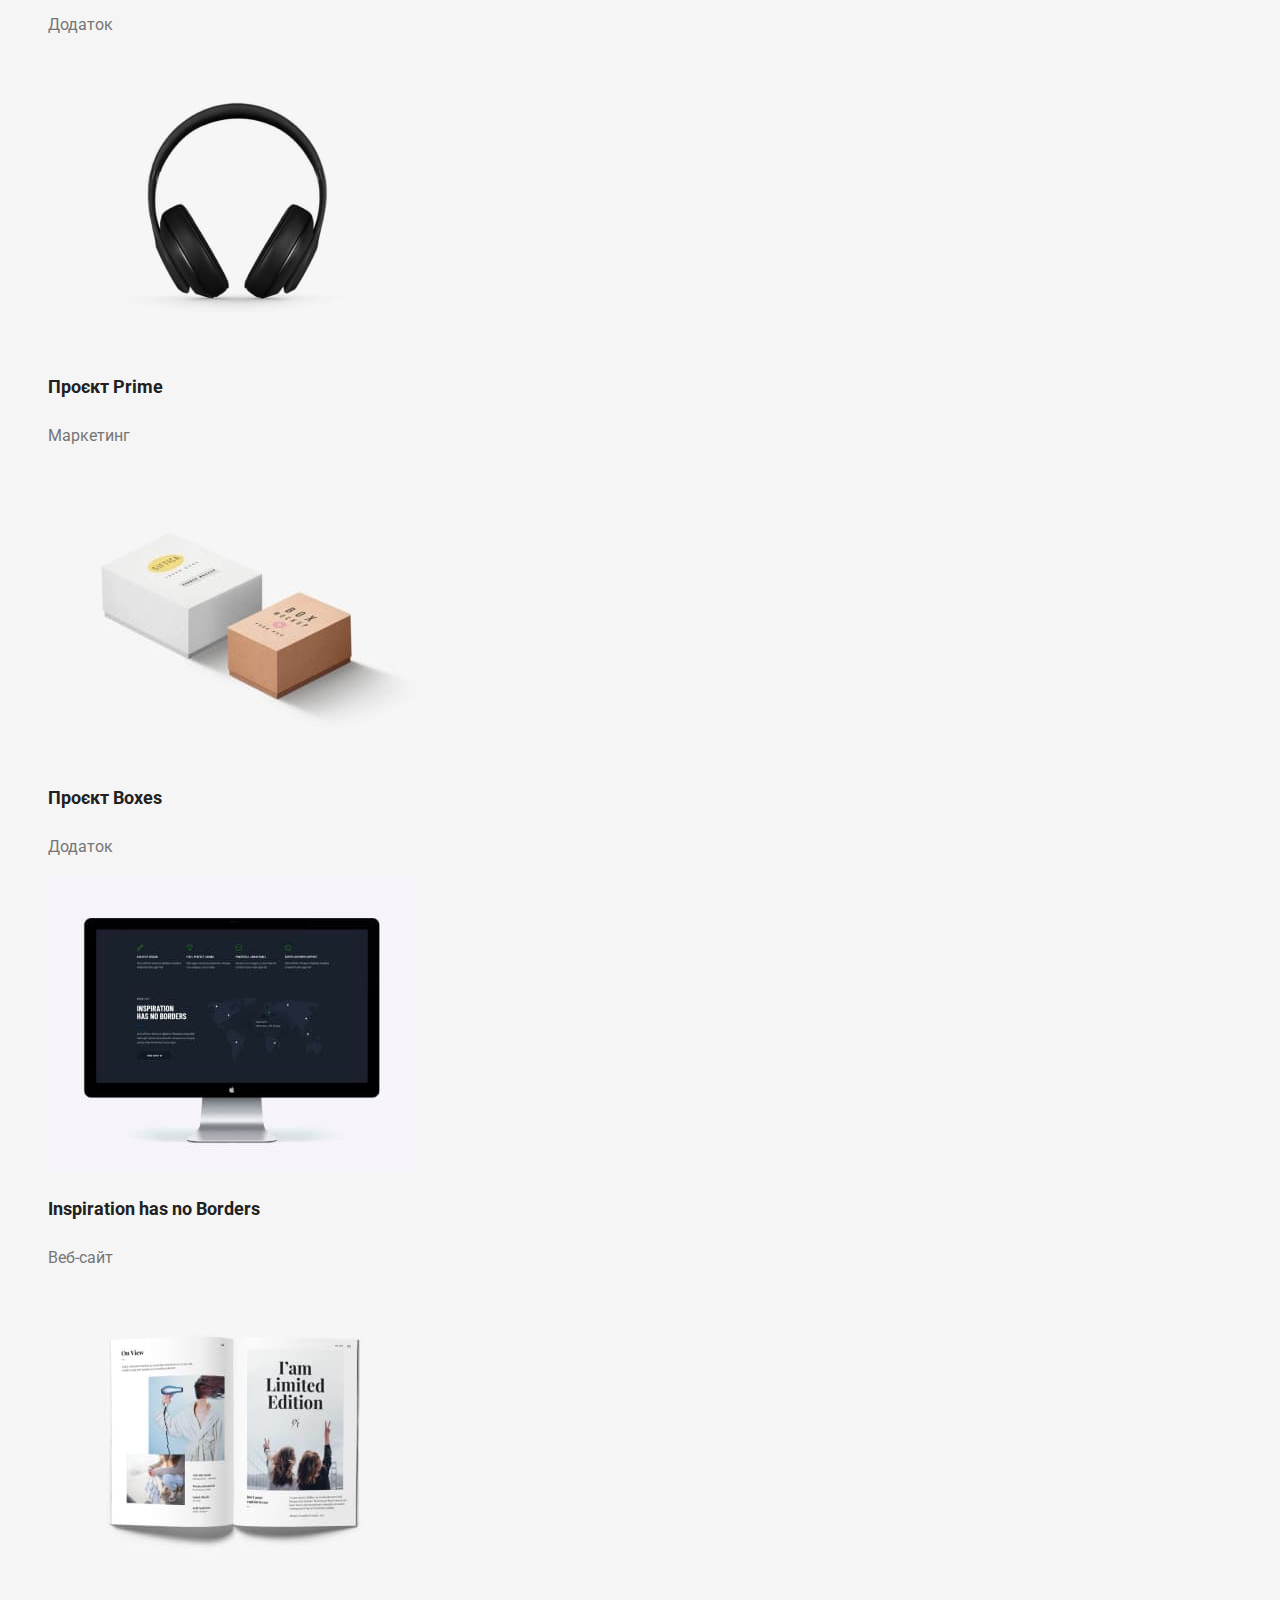
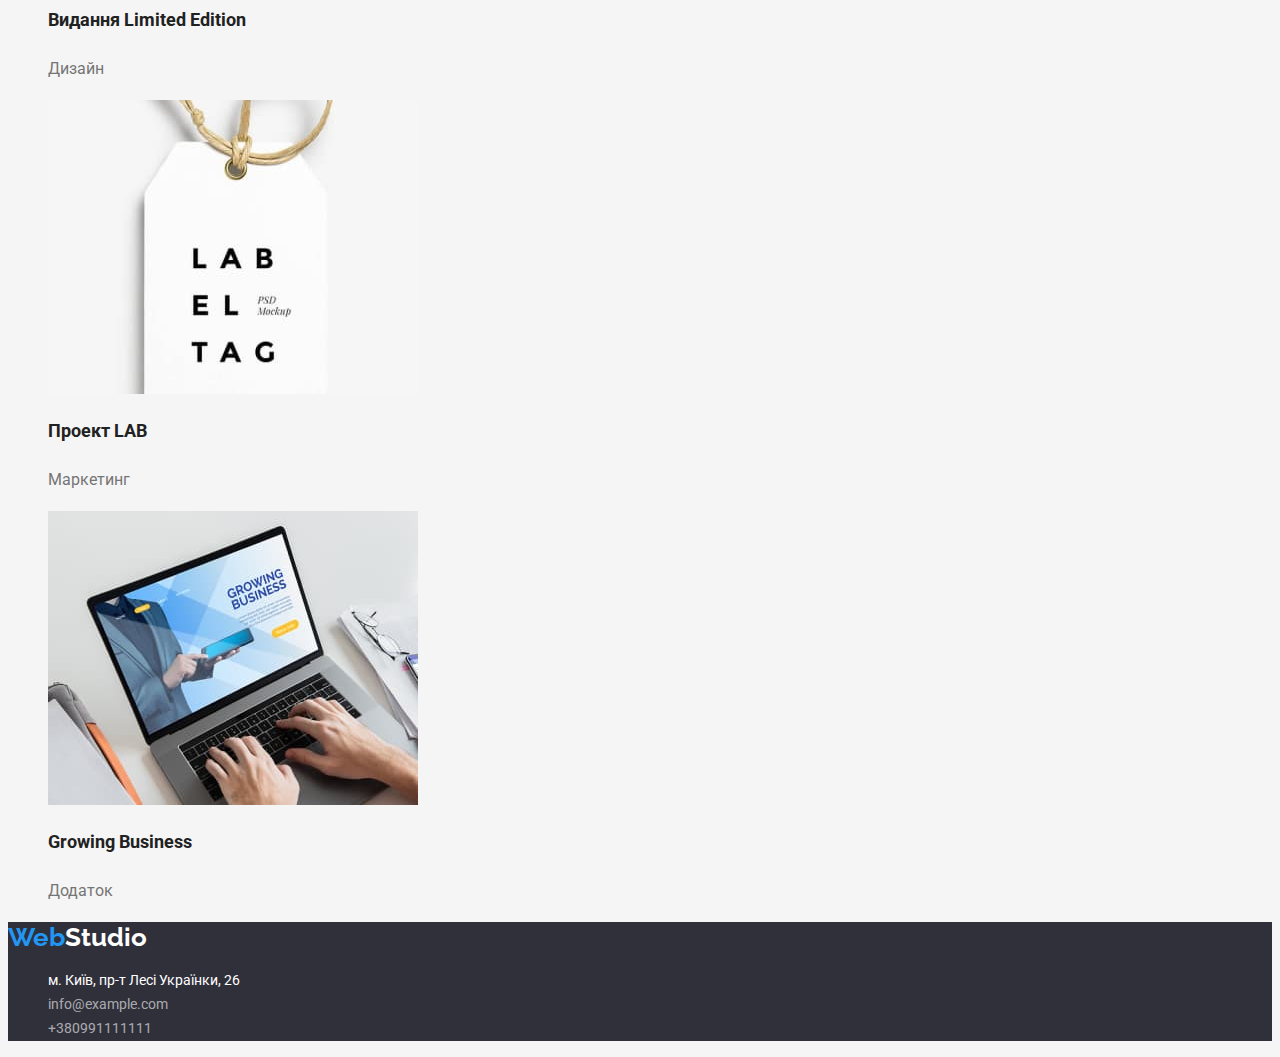
==== commit 14c2efec: "Editing hw2" ====
--- a/portfolio.html
+++ b/portfolio.html
@@ -15,11 +15,11 @@
     <header>
         <nav>
             <!-- Ссилка лого -->
-            <a href="/index.html" class="logo"> <span class="accent">Web</span>Studio</a>
+            <a href="./index.html" class="logo"> <span class="accent">Web</span>Studio</a>
             <!-- Навігація -->
             <ul class="site-nav list">
-                <li><a href="/index.html" class="link">Студія</a></li>
-                <li><a href="/portfolio.html" class="link">Портфоліо</a></li>
+                <li><a href="./index.html" class="link">Студія</a></li>
+                <li><a href="./portfolio.html" class="link current">Портфоліо</a></li>
                 <li><a href="" class="link">Контакти</a></li>
             </ul>
         </nav>
@@ -36,63 +36,62 @@
         <section>
             <!-- Логічний заголовок -->
             <h1 class="navigation">Портфоліо</h1>
-            <ul>
+            <ul class="nav-button list">
                 <li><button type="button" class="secondary-button">Все</button></li>
                 <li><button type="button" class="secondary-button">Веб-сайти</button></li>
                 <li><button type="button" class="secondary-button">Додатки</button></li>
                 <li><button type="button" class="secondary-button">Дизайн</button></li>
                 <li><button type="button" class="secondary-button">Маркетинг</button></li>
-                
             </ul>
-        </section>
+        
 
         <!-- Приклади роботи -->
-        <section>  
-            <h2 class="example">Приклади роботи</h2>
-            <ul>
+          
+            
+            <ul class="work-example list">
                 <li>
                     <a href="/index.html"> <img src="./images/tehnokriak.jpg" alt="tehnokriak" width="370"></a>
-                    <h3 class="example-title">Технокряк</h3>
+                    <h2 class="example-title">Технокряк</h2>
                     <p class="example-text">Веб-сайт</p>
                 </li>
                 <li>
                     <a href="/index.html"> <img src="./images/poster.jpg" alt="poster" width="370"></a>
-                    <h3 class="example-title">Постер New Orlean vs Golden Star</h3>
+                    <h2 class="example-title">Постер New Orlean vs Golden Star</h2>
                     <p class="example-text">Дизайн</p>
                 </li>
                 <li>
                     <a href="/index.html"> <img src="./images/seafood.jpg" alt="seafood" width="370"></a>
-                    <h3 class="example-title">Ресторан Seafood</h3>
+                    <h2 class="example-title">Ресторан Seafood</h2>
                     <p class="example-text">Додаток</p>
                 </li>
                 <li>
                     <a href="/index.html"> <img src="./images/prime.jpg" alt="prime" width="370"></a>
-                    <h3 class="example-title">Проєкт Prime</h3>
+                    <h2 class="example-title">Проєкт Prime</h2>
                     <p class="example-text">Маркетинг</p>
                 </li>
                 <li>
                     <a href="/index.html"> <img src="./images/boxes.jpg" alt="boxes" width="370"></a>
-                    <h3 class="example-title">Проєкт Boxes</h3>
+                    <h2 class="example-title">Проєкт Boxes</h2>
                     <p class="example-text">Додаток</p>
                 </li>
                 <li>
                     <a href="/index.html"> <img src="./images/inspiration.jpg" alt="Inspiration has no Borders" width="370"></a>
-                    <h3 class="example-title">Inspiration has no Borders</h3>
+                    <h2 class="example-title">Inspiration has no Borders</h2>
                     <p class="example-text">Веб-сайт</p>
                 </li>
                 <li>
                     <a href="/index.html"> <img src="./images/limited.jpg" alt="limited edition" width="370"></a>
-                    <h3 class="example-title">Видання Limited Edition</h3>
+                    <h2 class="example-title">Видання Limited Edition</h2>
                     <p class="example-text">Дизайн</p>
                 </li>
                 <li>
                     <a href="/index.html"> <img src="./images/lab.jpg" alt="lab" width="370"></a>
-                    <h3 class="example-title">Проект LAB</h3>
+                    <h2 class="example-title">Проект LAB</h2>
                     <p class="example-text">Маркетинг</p>
                 </li>
                 <li>
                     <a href="/index.html"> <img src="./images/business.jpg" alt="Growing Business" width="370"></a>
-                    <h3 class="example-title">Growing Business</h3>
+                    <h2 class="example-title">Growing Business</h2>
                     <p class="example-text">Додаток</p>
                 </li>
             </ul>
@@ -103,12 +102,12 @@
 
     <!-- Футер -->
 
-    <footer>
-        <div>
+    <footer class="footer">
+        <div class="footer-logo">
             <a href="/index.html" class="logo"> <span class="accent">Web</span>Studio</a>
         </div>
         <address>
-            <ul>
+            <ul class="address-contact list">
                 <li><a href="https://www.google.com.ua/maps/dir/%D0%B1%D1%83%D0%BB.+%D0%9B%D0%B5%D1%81%D0%B8+%D0%A3%D0%BA%D1%80%D0%B0%D0%B8%D0%BD%D0%BA%D0%B8,+26,+%D0%9A%D0%B8%D0%B5%D0%B2,+02000//@50.4266301,30.5033665,13z/data=!4m8!4m7!1m5!1m1!1s0x40d4cf0e033ecbe9:0x57a4dffefec77da0!2m2!1d30.5383858!2d50.4265807!1m0?hl=ru"
                         target="_blank" rel="noopener noreferrer" class="contact-map">м. Київ, пр-т Лесі Українки, 26</a></li>
                 <li><a href="mailto:info@example.com" class="contact">info@example.com</a></li>
--- a/css/styles.css
+++ b/css/styles.css
@@ -1,11 +1,14 @@
 :root {
     --primary-text-color: #212121;
     --title-text-color: #000000;
-    --accent-color: #18a0fb;
+    
+    --logo-color:#2196F3;
     --primary-white-color: #FFFFFF;
     --primary-gray-text: #757575;
     --primary-background-color: #f5f5f5;
+    --primary-button-background: #F5F4FA;
     --contact-color: rgba(255, 255, 255, 0.6);
+    --background-dark-color: #2F303A;
 }
 
 body {
@@ -13,7 +16,14 @@
     color:var(--primary-text-color);
     font-family: Roboto, sans-serif;
     
-}
+    
+    
+}
+
+.list {
+    list-style: none;
+}
+
 /* logo */
 
 .logo {
@@ -22,15 +32,27 @@
     font-weight: 700;
     font-size: 26px;
     line-height: 1.2;
-    }
-
-
-.accent {color:var(--accent-color)}
+    text-decoration: none;
+    }
+
+.footer-logo .logo {font-family: Raleway, sans-serif;
+    color: var(--primary-white-color);
+    font-weight: 700;
+    font-size: 26px;
+    line-height: 1.2;
+    text-decoration: none;
+}    
+
+
+.accent {color:var(--logo-color)}
 
 .logo:hover {
-    color: var(--accent-color)
+    color: var(--logo-color);
 }
 /* навігація */
+
+
+
 
 .site-nav .link {
     
@@ -39,14 +61,26 @@
         font-size: 14px;
         line-height: 1.14;
         color: var(--primary-text-color);
-
-
-}
+        text-decoration: none;
+        }
+
+
 .site-nav .link:hover, 
 .site-nav .link:focus{
-    color: var(--accent-color);
+    color: var(--logo-color);
+}
+
+
+.site-nav {
+    text-decoration: none;
+}
+
+.site-nav .link.current {
+    color: var(--logo-color);
 }
 /* адрес */
+
+
 .auth-nav .link {
     
         
@@ -54,13 +88,20 @@
         font-size: 14px;
         line-height: 1.14;
         color: var(--primary-text-color);
+        text-decoration: none;
+        
         
 }
 .auth-nav .link:hover,
 .auth-nav .link:focus {
-    color: var(--accent-color);}
+    color: var(--logo-color);}
 
 /* Герой */
+
+.hero {
+    background-color: var(--background-dark-color);
+}
+
 .hero-title {
     
         
@@ -77,7 +118,7 @@
 /* Логічні заголовоки */
 
 .navigation,
-.example,
+
 .feature {
     color: var(--primary-background-color)
 }
@@ -98,29 +139,45 @@
     font-weight: 700;
     font-size: 16px;
     line-height: 1.87;
+    color: var(--primary-text-color);
+    background-color: var(--primary-button-background);
     }
 
 .hero-button:hover,
 .hero-button:focus { 
-    color: var(--accent-color);
+color: var(--primary-white-color);
+background-color: var(--logo-color);
 } 
 
+
+
+
+
 /* кнопки навігації*/
+
+
 
 .secondary-button {
     font-weight: 500;
     font-size: 16px;
     line-height: 1.62;
+    color:var(--primary-text-color);
+    background-color: var(--primary-button-background);
+    
+    
     }
 
 .secondary-button:hover,
 .secondary-button:focus {
-    color: var(--accent-color);
-    }
+    color: var(--primary-white-color);
+    background-color: var(--logo-color);
+}
 
 /* Переваги */
 
-.feature-list .title {
+
+
+.feature .title {
     
     font-weight: 700;
     font-size: 14px;
@@ -129,7 +186,7 @@
     color: var(--primary-text-color);
 }
 
-.feature-list .text {font-size: 14px;
+.feature .text {font-size: 14px;
     line-height: 1.71;
     color: var(--primary-gray-text)}
     
@@ -143,6 +200,8 @@
 
 /* Приклади роботи */
 
+
+
 .example-title {
     font-weight: 700;
     font-size: 18px;
@@ -159,6 +218,8 @@
 
 /* Наша команда */
 
+
+
 .team .title {
     
     font-weight: 500;
@@ -173,28 +234,42 @@
     }
     
 /* Футер адреса */
+.footer {
+    background-color: var(--background-dark-color);
+}
+
+address {font-style: inherit;
+}
+
 
 .contact-map {
     font-size: 14px;
     line-height: 1.71;
     color: var(--primary-white-color);
+    text-decoration: none;
+    
     }
     
 .contact-map:hover,
 .contact-map:focus {
-        color: var(--accent-color);
+        color: var(--logo-color);
     }
 
 .contact {
     font-size: 14px;
     line-height: 1.71;
     color: var(--contact-color);
+    text-decoration: none;
     }
     
 .contact:hover,
 .contact:focus {
-        color: var(--accent-color);
-    }
+        color: var(--logo-color);
+    }
+    
+
+    
+
 
 
 
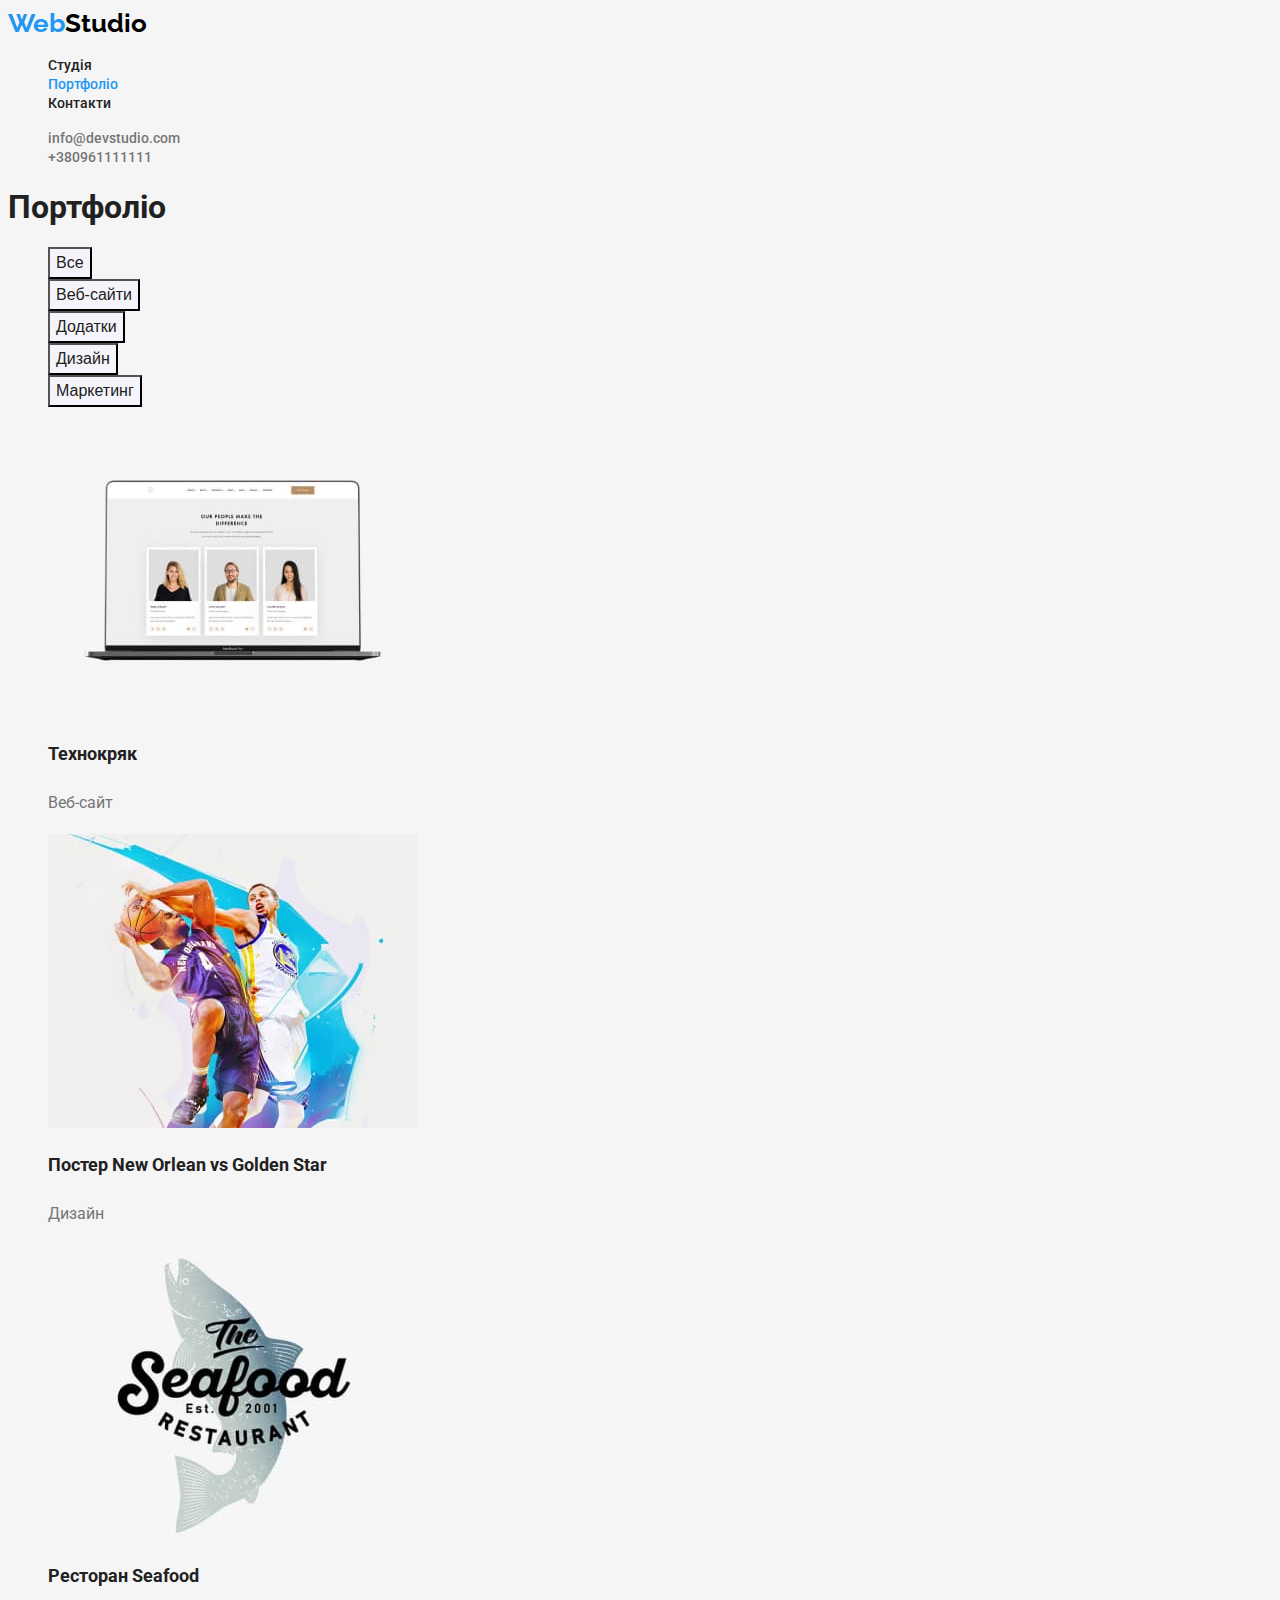
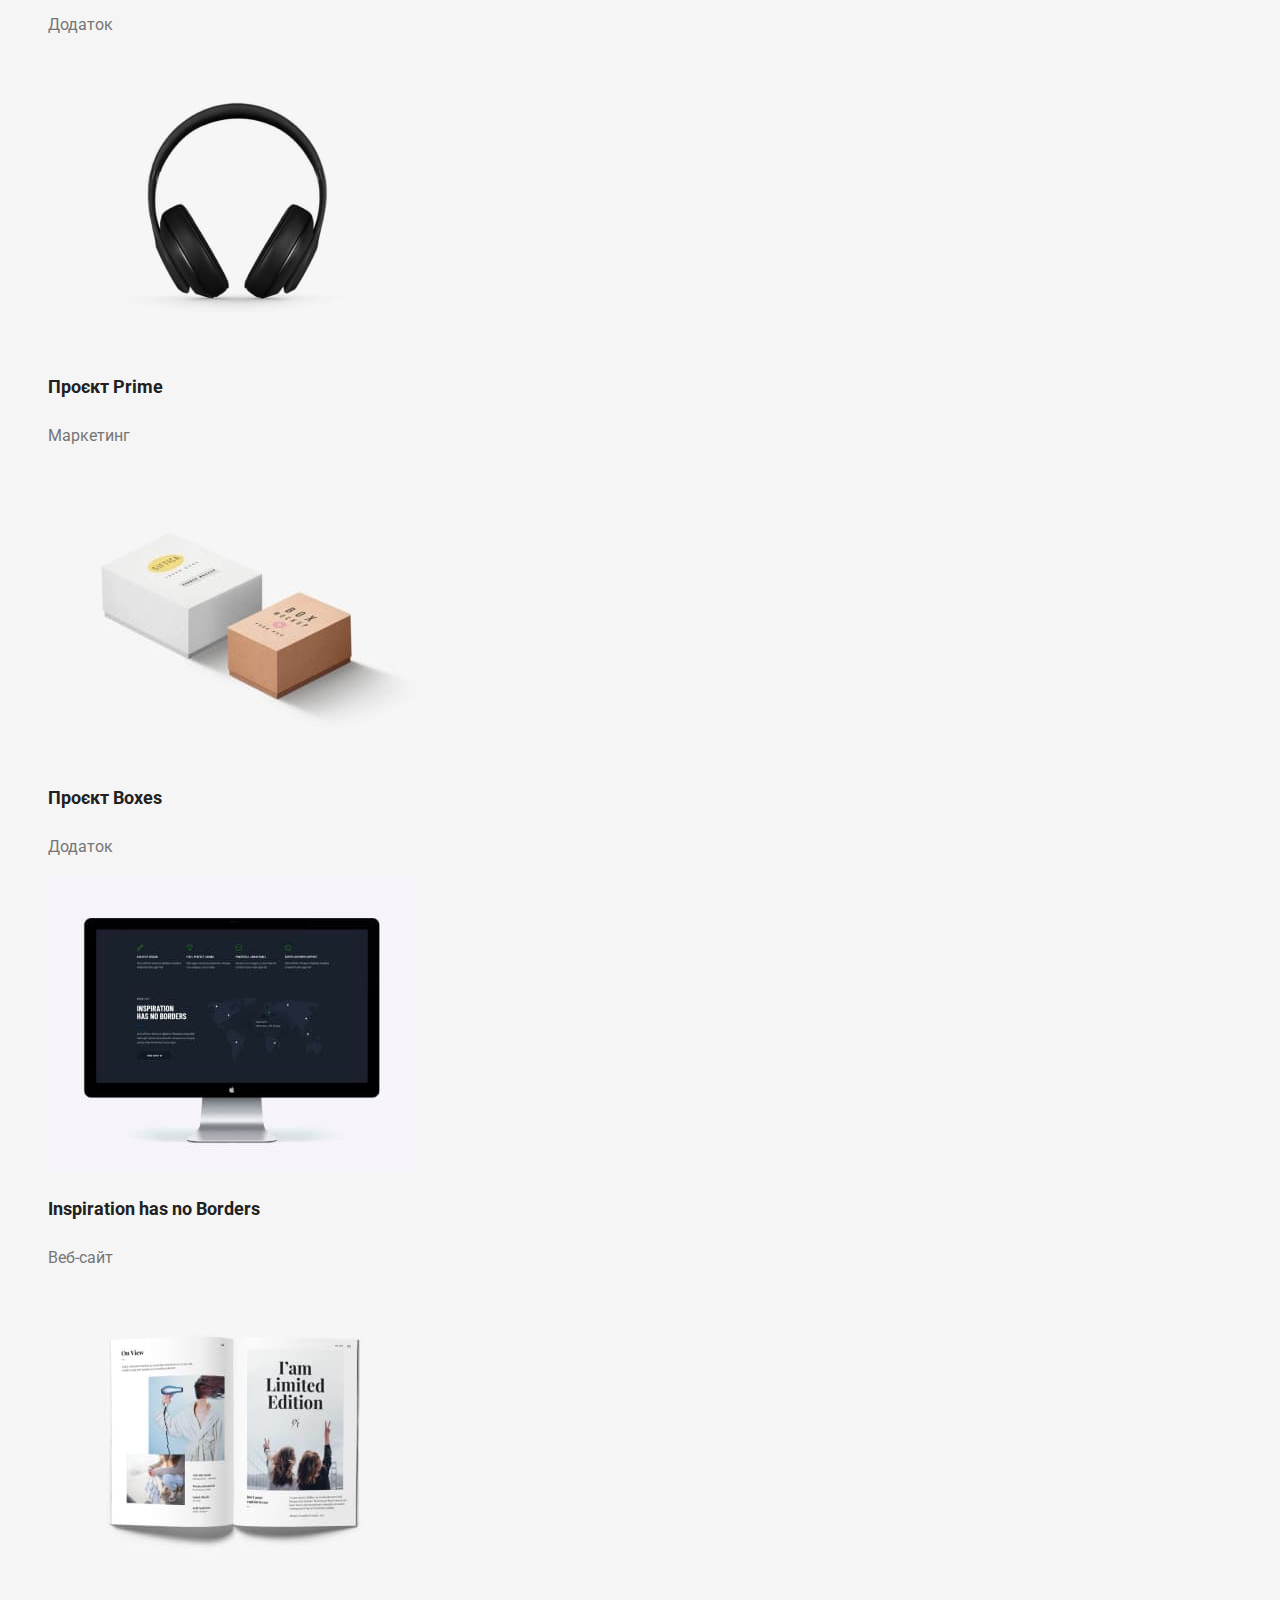
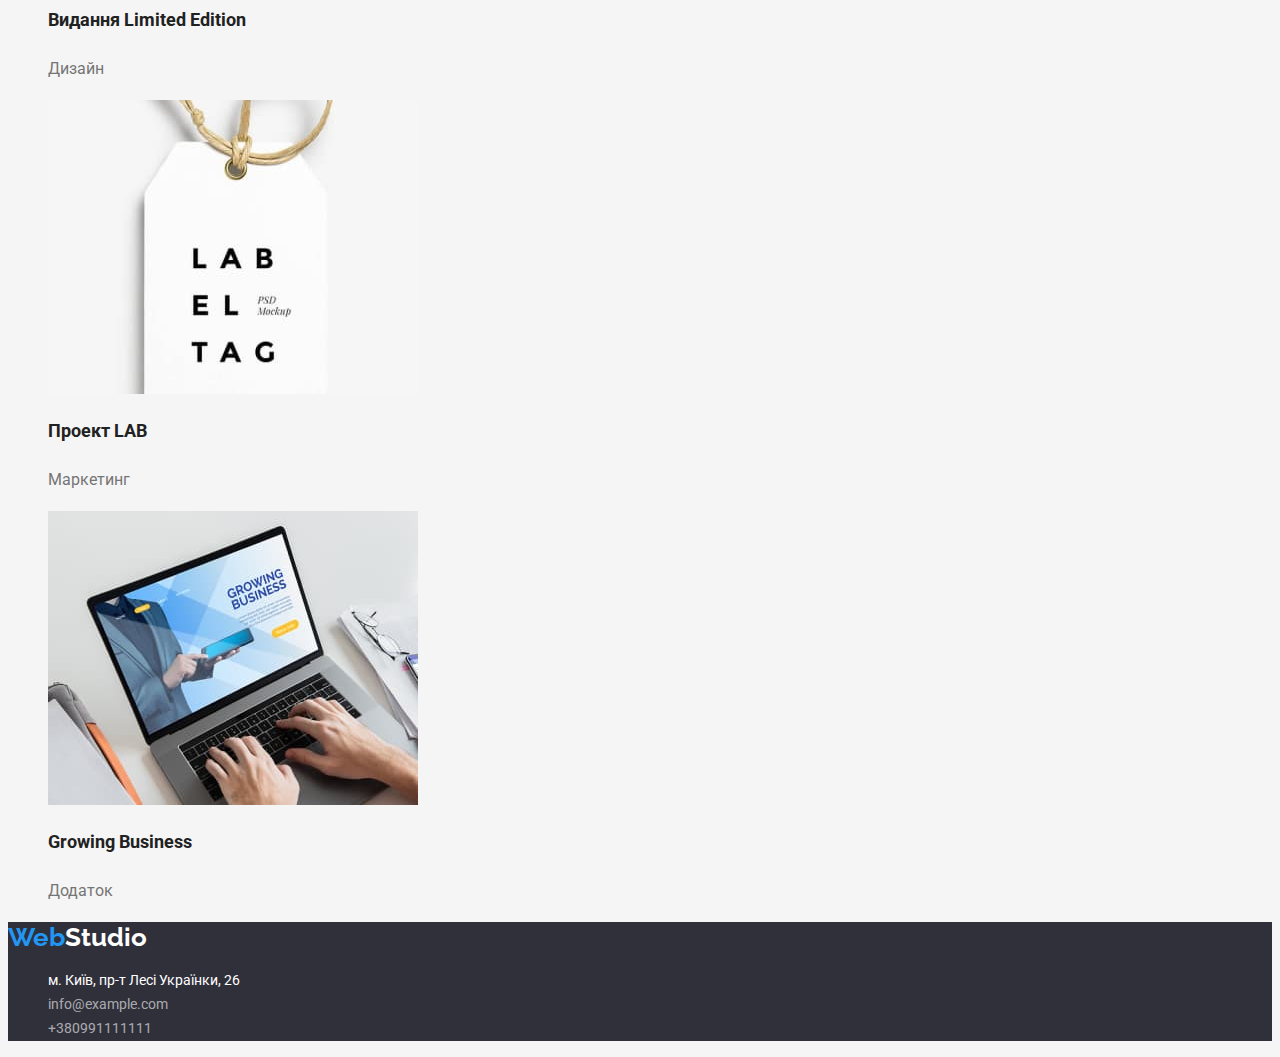
==== commit 728bca55: "3hw" ====
--- a/portfolio.html
+++ b/portfolio.html
@@ -5,8 +5,10 @@
     <meta charset="UTF-8">
     <meta name="viewport" content="width=device-width, initial-scale=1.0">
     <title>Document</title>
+    <link rel="stylesheet" href="node_modules/modern-normalize/modern-normalize.css">
     <link href="https://fonts.googleapis.com/css2?family=Raleway:wght@700&family=Roboto:wght@400;500;700;900&display=swap"
         rel="stylesheet">
+    
     <link rel="stylesheet" href="./css/styles.css">
 </head>
 
@@ -49,47 +51,47 @@
           
             
             <ul class="work-example list">
-                <li>
+                <li class="item">
                     <a href="/index.html"> <img src="./images/tehnokriak.jpg" alt="tehnokriak" width="370"></a>
                     <h2 class="example-title">Технокряк</h2>
                     <p class="example-text">Веб-сайт</p>
                 </li>
-                <li>
+                <li class="item">
                     <a href="/index.html"> <img src="./images/poster.jpg" alt="poster" width="370"></a>
                     <h2 class="example-title">Постер New Orlean vs Golden Star</h2>
                     <p class="example-text">Дизайн</p>
                 </li>
-                <li>
+                <li class="item">
                     <a href="/index.html"> <img src="./images/seafood.jpg" alt="seafood" width="370"></a>
                     <h2 class="example-title">Ресторан Seafood</h2>
                     <p class="example-text">Додаток</p>
                 </li>
-                <li>
+                <li class="item">
                     <a href="/index.html"> <img src="./images/prime.jpg" alt="prime" width="370"></a>
                     <h2 class="example-title">Проєкт Prime</h2>
                     <p class="example-text">Маркетинг</p>
                 </li>
-                <li>
+                <li class="item">
                     <a href="/index.html"> <img src="./images/boxes.jpg" alt="boxes" width="370"></a>
                     <h2 class="example-title">Проєкт Boxes</h2>
                     <p class="example-text">Додаток</p>
                 </li>
-                <li>
+                <li class="item">
                     <a href="/index.html"> <img src="./images/inspiration.jpg" alt="Inspiration has no Borders" width="370"></a>
                     <h2 class="example-title">Inspiration has no Borders</h2>
                     <p class="example-text">Веб-сайт</p>
                 </li>
-                <li>
+                <li class="item">
                     <a href="/index.html"> <img src="./images/limited.jpg" alt="limited edition" width="370"></a>
                     <h2 class="example-title">Видання Limited Edition</h2>
                     <p class="example-text">Дизайн</p>
                 </li>
-                <li>
+                <li class="item">
                     <a href="/index.html"> <img src="./images/lab.jpg" alt="lab" width="370"></a>
                     <h2 class="example-title">Проект LAB</h2>
                     <p class="example-text">Маркетинг</p>
                 </li>
-                <li>
+                <li class="item">
                     <a href="/index.html"> <img src="./images/business.jpg" alt="Growing Business" width="370"></a>
                     <h2 class="example-title">Growing Business</h2>
                     <p class="example-text">Додаток</p>
@@ -106,7 +108,7 @@
         <div class="footer-logo">
             <a href="/index.html" class="logo"> <span class="accent">Web</span>Studio</a>
         </div>
-        <address>
+        <address class="address-list">
             <ul class="address-contact list">
                 <li><a href="https://www.google.com.ua/maps/dir/%D0%B1%D1%83%D0%BB.+%D0%9B%D0%B5%D1%81%D0%B8+%D0%A3%D0%BA%D1%80%D0%B0%D0%B8%D0%BD%D0%BA%D0%B8,+26,+%D0%9A%D0%B8%D0%B5%D0%B2,+02000//@50.4266301,30.5033665,13z/data=!4m8!4m7!1m5!1m1!1s0x40d4cf0e033ecbe9:0x57a4dffefec77da0!2m2!1d30.5383858!2d50.4265807!1m0?hl=ru"
                         target="_blank" rel="noopener noreferrer" class="contact-map">м. Київ, пр-т Лесі Українки, 26</a></li>
--- a/css/styles.css
+++ b/css/styles.css
@@ -10,6 +10,15 @@
     --contact-color: rgba(255, 255, 255, 0.6);
     --background-dark-color: #2F303A;
 }
+html {
+    box-sizing: border-box;
+}
+
+*,
+*::after
+*::before {
+    box-sizing: inherit;
+}
 
 body {
     background-color: var(--primary-background-color);
@@ -25,6 +34,13 @@
 }
 
 /* logo */
+.header-container {
+    outline: 2px solid red;
+}
+
+.header-nav {
+    outline: 2px solid blue
+}
 
 .logo {
     font-family: Raleway, sans-serif;
@@ -45,6 +61,8 @@
 
 
 .accent {color:var(--logo-color)}
+
+
 
 .logo:hover {
     color: var(--logo-color);
@@ -73,11 +91,18 @@
 
 .site-nav {
     text-decoration: none;
-}
+    }
+.site-nav .nav-item,
+.auth-nav .nav-item {
+    display: inline-block;
+}
+  
 
 .site-nav .link.current {
     color: var(--logo-color);
 }
+
+
 /* адрес */
 
 
@@ -87,7 +112,7 @@
         font-weight: 500;
         font-size: 14px;
         line-height: 1.14;
-        color: var(--primary-text-color);
+        color: var(--primary-gray-text);
         text-decoration: none;
         
         
@@ -96,10 +121,13 @@
 .auth-nav .link:focus {
     color: var(--logo-color);}
 
+
+
 /* Герой */
 
 .hero {
     background-color: var(--background-dark-color);
+    
 }
 
 .hero-title {
@@ -108,16 +136,16 @@
         font-weight: 900;
         font-size: 44px;
         line-height: 1.36;
-        /* or 136% */
-    
-        text-align: center;
+        
+    
+        
         text-transform: uppercase;
         color: var(--primary-white-color);
 }
 
 /* Логічні заголовоки */
 
-.navigation,
+
 
 .feature {
     color: var(--primary-background-color)
@@ -141,7 +169,7 @@
     line-height: 1.87;
     color: var(--primary-text-color);
     background-color: var(--primary-button-background);
-    }
+   }
 
 .hero-button:hover,
 .hero-button:focus { 
@@ -216,6 +244,8 @@
 }
 
 
+
+
 /* Наша команда */
 
 
@@ -238,7 +268,7 @@
     background-color: var(--background-dark-color);
 }
 
-address {font-style: inherit;
+.address-list {font-style: inherit;
 }
 
 
@@ -266,7 +296,8 @@
 .contact:focus {
         color: var(--logo-color);
     }
-    
+
+ 
 
     
 
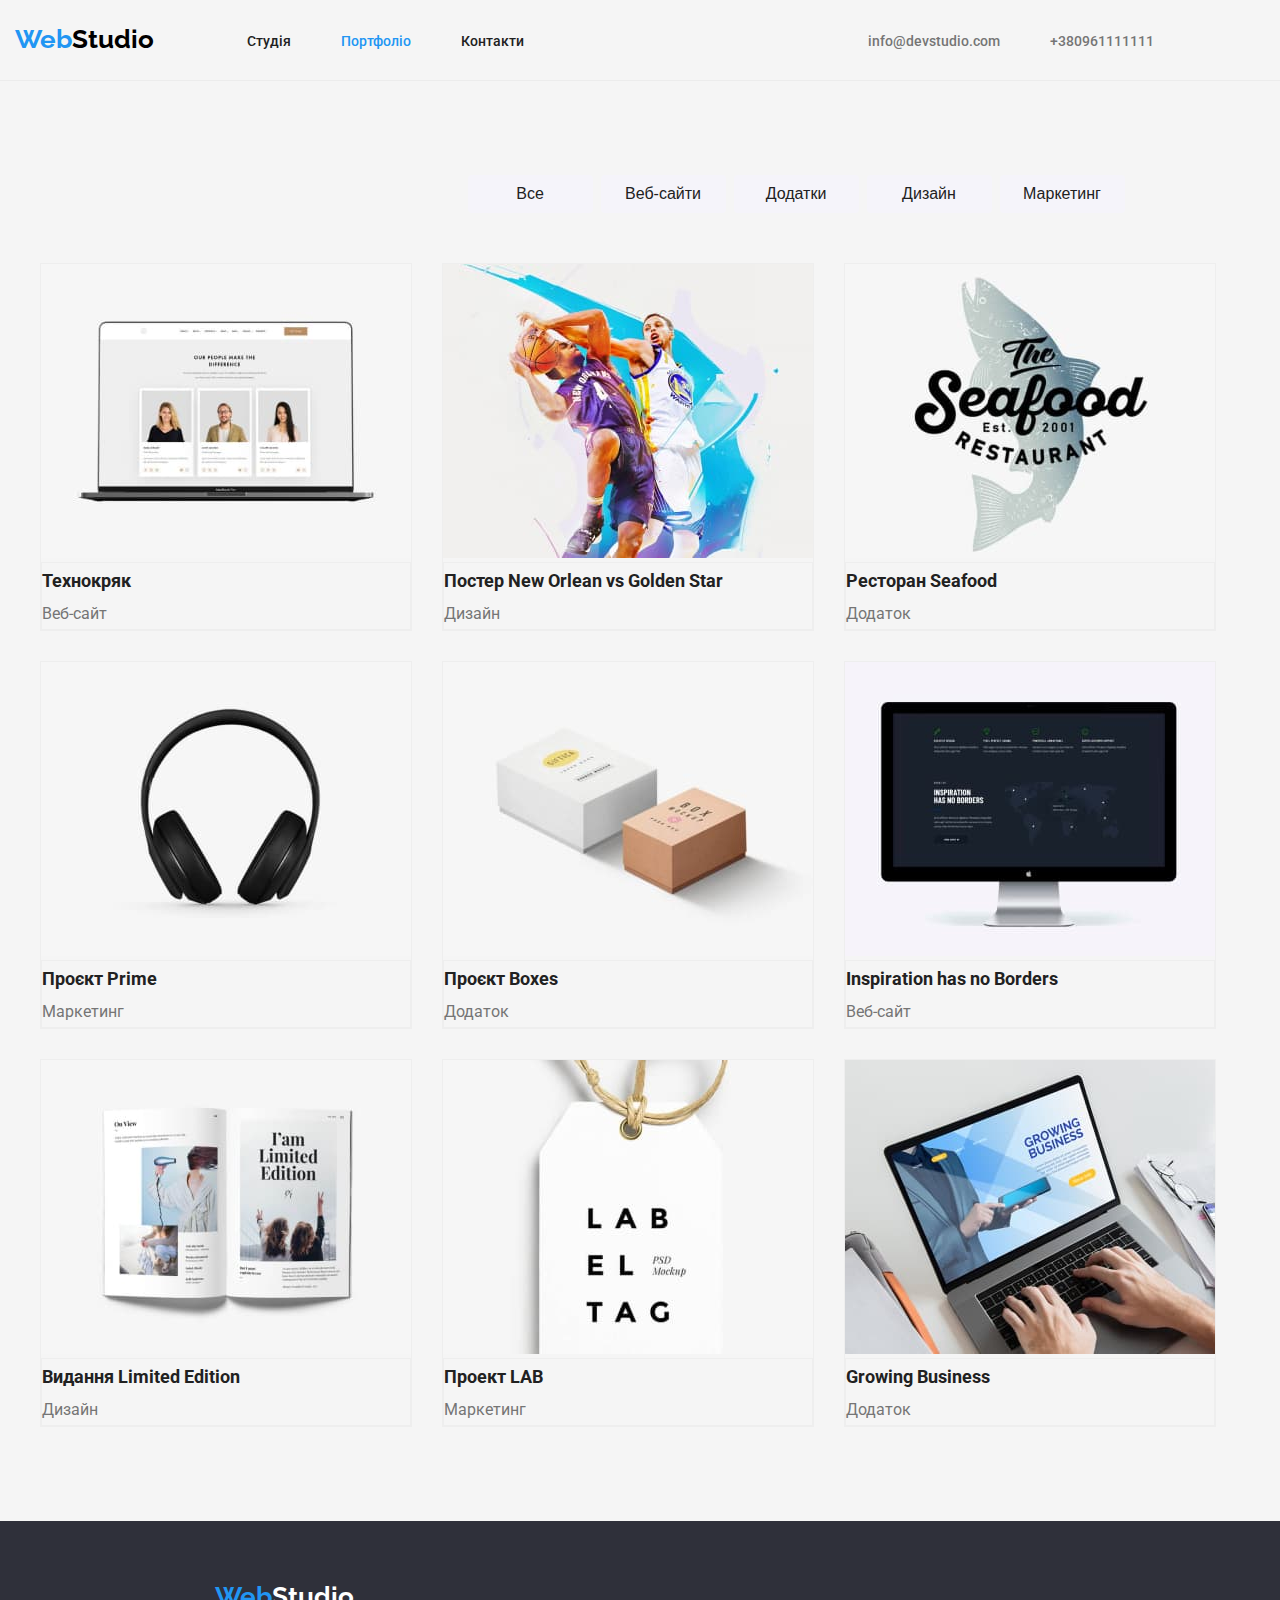
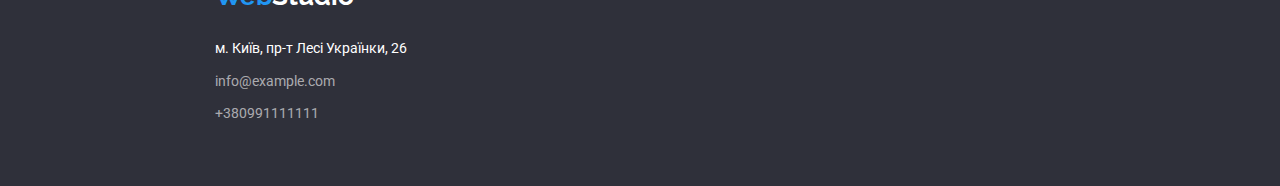
==== commit fccff881: "hw 3 editing pre-final" ====
--- a/portfolio.html
+++ b/portfolio.html
@@ -15,88 +15,113 @@
 <body>
     <!-- Шапка сайта -->
     <header>
-        <nav>
-            <!-- Ссилка лого -->
-            <a href="./index.html" class="logo"> <span class="accent">Web</span>Studio</a>
-            <!-- Навігація -->
-            <ul class="site-nav list">
-                <li><a href="./index.html" class="link">Студія</a></li>
-                <li><a href="./portfolio.html" class="link current">Портфоліо</a></li>
-                <li><a href="" class="link">Контакти</a></li>
+        <div class="header-container">
+            <nav class="header-nav">
+                <!-- Ссылка лого -->
+                <a href="./index.html" class="logo"> <span class="accent">Web</span>Studio</a>
+                <!-- Навигация -->
+                <ul class="site-nav list">
+                    <li class="nav-item"><a href="./index.html" class="link">Студія</a></li>
+                    <li class="nav-item"><a href="./portfolio.html" class="link current">Портфоліо</a></li>
+                    <li class="nav-item"><a href="" class="link">Контакти</a></li>
+                </ul>
+            </nav>
+            <!-- Контакты -->
+            <ul class="auth-nav list">
+                <li class="nav-item"><a href="mailto:info@devstudio.com" class="link">info@devstudio.com</a></li>
+                <li class="nav-item"><a href="tel:+380961111111" class="link">+380961111111</a></li>
             </ul>
-        </nav>
-        <!-- Контакти -->
-        <ul class="auth-nav list">
-            <li><a href="mailto:info@devstudio.com" class="link">info@devstudio.com</a></li>
-            <li><a href="tel:+380961111111" class="link">+380961111111</a></li>
-        </ul>
+        </div>
+    
     
     </header>
 
     <main>
         <!-- Навігація -->
-        <section>
+        <section class="section">
             <!-- Логічний заголовок -->
             <h1 class="navigation">Портфоліо</h1>
-            <ul class="nav-button list">
-                <li><button type="button" class="secondary-button">Все</button></li>
-                <li><button type="button" class="secondary-button">Веб-сайти</button></li>
-                <li><button type="button" class="secondary-button">Додатки</button></li>
-                <li><button type="button" class="secondary-button">Дизайн</button></li>
-                <li><button type="button" class="secondary-button">Маркетинг</button></li>
-            </ul>
+            <div class="nav-container">
+                <ul class="nav-button list">
+                    <li class="item"><button type="button" class="secondary-button">Все</button></li>
+                    <li class="item"><button type="button" class="secondary-button">Веб-сайти</button></li>
+                    <li class="item"><button type="button" class="secondary-button">Додатки</button></li>
+                    <li class="item"><button type="button" class="secondary-button">Дизайн</button></li>
+                    <li class="item"><button type="button" class="secondary-button">Маркетинг</button></li>
+                </ul>
+            </div>
         
 
         <!-- Приклади роботи -->
           
             
-            <ul class="work-example list">
-                <li class="item">
-                    <a href="/index.html"> <img src="./images/tehnokriak.jpg" alt="tehnokriak" width="370"></a>
-                    <h2 class="example-title">Технокряк</h2>
-                    <p class="example-text">Веб-сайт</p>
-                </li>
-                <li class="item">
-                    <a href="/index.html"> <img src="./images/poster.jpg" alt="poster" width="370"></a>
-                    <h2 class="example-title">Постер New Orlean vs Golden Star</h2>
-                    <p class="example-text">Дизайн</p>
-                </li>
-                <li class="item">
-                    <a href="/index.html"> <img src="./images/seafood.jpg" alt="seafood" width="370"></a>
-                    <h2 class="example-title">Ресторан Seafood</h2>
-                    <p class="example-text">Додаток</p>
-                </li>
-                <li class="item">
-                    <a href="/index.html"> <img src="./images/prime.jpg" alt="prime" width="370"></a>
-                    <h2 class="example-title">Проєкт Prime</h2>
-                    <p class="example-text">Маркетинг</p>
-                </li>
-                <li class="item">
-                    <a href="/index.html"> <img src="./images/boxes.jpg" alt="boxes" width="370"></a>
-                    <h2 class="example-title">Проєкт Boxes</h2>
-                    <p class="example-text">Додаток</p>
-                </li>
-                <li class="item">
-                    <a href="/index.html"> <img src="./images/inspiration.jpg" alt="Inspiration has no Borders" width="370"></a>
-                    <h2 class="example-title">Inspiration has no Borders</h2>
-                    <p class="example-text">Веб-сайт</p>
-                </li>
-                <li class="item">
-                    <a href="/index.html"> <img src="./images/limited.jpg" alt="limited edition" width="370"></a>
-                    <h2 class="example-title">Видання Limited Edition</h2>
-                    <p class="example-text">Дизайн</p>
-                </li>
-                <li class="item">
-                    <a href="/index.html"> <img src="./images/lab.jpg" alt="lab" width="370"></a>
-                    <h2 class="example-title">Проект LAB</h2>
-                    <p class="example-text">Маркетинг</p>
-                </li>
-                <li class="item">
-                    <a href="/index.html"> <img src="./images/business.jpg" alt="Growing Business" width="370"></a>
-                    <h2 class="example-title">Growing Business</h2>
-                    <p class="example-text">Додаток</p>
-                </li>
-            </ul>
+            <div class="example-container">
+                <ul class="work-example list">
+                    <li class="example-item">
+                        <a href="/index.html"> <img src="./images/tehnokriak.jpg" alt="tehnokriak" width="370"></a>
+                        <div class="example-card">
+                            <h2 class="example-title">Технокряк</h2>
+                        <p class="example-text">Веб-сайт</p>
+                        </div>
+                    </li>
+                    <li class="example-item">
+                        <a href="/index.html"> <img src="./images/poster.jpg" alt="poster" width="370"></a>
+                        <div class="example-card">
+                            <h2 class="example-title">Постер New Orlean vs Golden Star</h2>
+                            <p class="example-text">Дизайн</p>
+                        </div>
+                    </li>
+                    <li class="example-item">
+                        <a href="/index.html"> <img src="./images/seafood.jpg" alt="seafood" width="370"></a>
+                        <div class="example-card">
+                            <h2 class="example-title">Ресторан Seafood</h2>
+                            <p class="example-text">Додаток</p>
+                        </div>
+                    </li>
+                    <li class="example-item">
+                        <a href="/index.html"> <img src="./images/prime.jpg" alt="prime" width="370"></a>
+                        <div class="example-card">
+                            <h2 class="example-title">Проєкт Prime</h2>
+                            <p class="example-text">Маркетинг</p>
+                        </div>
+                    </li>
+                    <li class="example-item">
+                        <a href="/index.html"> <img src="./images/boxes.jpg" alt="boxes" width="370"></a>
+                        <div class="example-card">
+                            <h2 class="example-title">Проєкт Boxes</h2>
+                            <p class="example-text">Додаток</p>
+                        </div>
+                    </li>
+                    <li class="example-item">
+                        <a href="/index.html"> <img src="./images/inspiration.jpg" alt="Inspiration has no Borders" width="370"></a>
+                        <div class="example-card">
+                            <h2 class="example-title">Inspiration has no Borders</h2>
+                            <p class="example-text">Веб-сайт</p>
+                        </div>
+                    </li>
+                    <li class="example-item">
+                        <a href="/index.html"> <img src="./images/limited.jpg" alt="limited edition" width="370"></a>
+                        <div class="example-card">
+                            <h2 class="example-title">Видання Limited Edition</h2>
+                            <p class="example-text">Дизайн</p>
+                        </div>
+                    </li>
+                    <li class="example-item">
+                        <a href="/index.html"> <img src="./images/lab.jpg" alt="lab" width="370"></a>
+                        <div class="example-card">
+                            <h2 class="example-title">Проект LAB</h2>
+                            <p class="example-text">Маркетинг</p>
+                        </div>
+                    </li>
+                    <li class="example-item">
+                        <a href="/index.html"> <img src="./images/business.jpg" alt="Growing Business" width="370"></a>
+                        <div class="example-card">
+                            <h2 class="example-title">Growing Business</h2>
+                            <p class="example-text">Додаток</p>
+                        </div>
+                    </li>
+                </ul>
+            </div>
         </section>
     </main>
 
@@ -105,20 +130,24 @@
     <!-- Футер -->
 
     <footer class="footer">
-        <div class="footer-logo">
-            <a href="/index.html" class="logo"> <span class="accent">Web</span>Studio</a>
+        <div class="footer-container">
+            <div class="footer-logo">
+                <a href="/index.html" class="logo"> <span class="accent">Web</span>Studio</a>
+            </div>
+            <address class="address-list">
+                <ul class="address-contact list">
+                    <li class="contact-item"><a
+                            href="https://www.google.com.ua/maps/dir/%D0%B1%D1%83%D0%BB.+%D0%9B%D0%B5%D1%81%D0%B8+%D0%A3%D0%BA%D1%80%D0%B0%D0%B8%D0%BD%D0%BA%D0%B8,+26,+%D0%9A%D0%B8%D0%B5%D0%B2,+02000//@50.4266301,30.5033665,13z/data=!4m8!4m7!1m5!1m1!1s0x40d4cf0e033ecbe9:0x57a4dffefec77da0!2m2!1d30.5383858!2d50.4265807!1m0?hl=ru"
+                            target="_blank" rel="noopener noreferrer" class="contact-map">м. Київ, пр-т Лесі Українки,
+                            26</a></li>
+                    <li class="contact-item"><a href="mailto:info@example.com" class="contact">info@example.com</a></li>
+                    <li class="contact-item"><a href="tel:+380991111111" class="contact">+380991111111</a></li>
+                </ul>
+            </address>
         </div>
-        <address class="address-list">
-            <ul class="address-contact list">
-                <li><a href="https://www.google.com.ua/maps/dir/%D0%B1%D1%83%D0%BB.+%D0%9B%D0%B5%D1%81%D0%B8+%D0%A3%D0%BA%D1%80%D0%B0%D0%B8%D0%BD%D0%BA%D0%B8,+26,+%D0%9A%D0%B8%D0%B5%D0%B2,+02000//@50.4266301,30.5033665,13z/data=!4m8!4m7!1m5!1m1!1s0x40d4cf0e033ecbe9:0x57a4dffefec77da0!2m2!1d30.5383858!2d50.4265807!1m0?hl=ru"
-                        target="_blank" rel="noopener noreferrer" class="contact-map">м. Київ, пр-т Лесі Українки, 26</a></li>
-                <li><a href="mailto:info@example.com" class="contact">info@example.com</a></li>
-                <li><a href="tel:+380991111111" class="contact">+380991111111</a></li>
-            </ul>
-        </address>
-
-
-
+    
+    
+    
     </footer>
 
 
--- a/css/styles.css
+++ b/css/styles.css
@@ -9,6 +9,8 @@
     --primary-button-background: #F5F4FA;
     --contact-color: rgba(255, 255, 255, 0.6);
     --background-dark-color: #2F303A;
+    --border-color:#EEEEEE;
+    --border-header: #ECECEC;
 }
 html {
     box-sizing: border-box;
@@ -24,9 +26,18 @@
     background-color: var(--primary-background-color);
     color:var(--primary-text-color);
     font-family: Roboto, sans-serif;
-    
-    
-    
+    margin: 0;
+}
+
+h1,
+h2,
+h3,
+h4,
+h5,
+h6,
+p,
+ul {
+    margin: 0;
 }
 
 .list {
@@ -35,11 +46,31 @@
 
 /* logo */
 .header-container {
-    outline: 2px solid red;
+    
+    display: flex;
+    width: 1570px;
+    padding-left: 15px;
+    padding-right: 15px;
+    margin-left: auto;
+    margin-right: auto;
+    align-items: center;
+    border-bottom: 1px solid var(--border-header);
+    
+   
+    
+}
+
+.site-nav .nav-item {
+    margin-right: 50px;
+    }
+
+.site-nav .nav-item:last-child {
+    margin-right: 0;
 }
 
 .header-nav {
-    outline: 2px solid blue
+    display: flex;
+    
 }
 
 .logo {
@@ -49,7 +80,10 @@
     font-size: 26px;
     line-height: 1.2;
     text-decoration: none;
-    }
+    margin-right: 93px;
+    margin-top: 24px;
+    margin-bottom: 25px;
+}
 
 .footer-logo .logo {font-family: Raleway, sans-serif;
     color: var(--primary-white-color);
@@ -90,12 +124,12 @@
 
 
 .site-nav {
+    display: flex;
     text-decoration: none;
-    }
-.site-nav .nav-item,
-.auth-nav .nav-item {
-    display: inline-block;
-}
+    padding-left: 0;
+    align-items: center;
+    }
+
   
 
 .site-nav .link.current {
@@ -104,6 +138,25 @@
 
 
 /* адрес */
+
+.auth-nav {
+    display: flex;
+    margin-left: 344px;
+    padding-left: 0;
+    
+}
+
+
+.auth-nav .nav-item {
+    
+    margin-right: 50px;
+    
+}
+
+.auth-nav .nav-item:last-child {
+    margin-right: 0;
+}
+
 
 
 .auth-nav .link {
@@ -127,6 +180,10 @@
 
 .hero {
     background-color: var(--background-dark-color);
+    display: flex;
+    width: 1600px;
+    margin-right: auto;
+    margin-left: auto
     
 }
 
@@ -136,20 +193,23 @@
         font-weight: 900;
         font-size: 44px;
         line-height: 1.36;
-        
-    
-        
         text-transform: uppercase;
         color: var(--primary-white-color);
-}
-
-/* Логічні заголовоки */
-
-
-
-.feature {
-    color: var(--primary-background-color)
-}
+        padding-top: 200px;
+        padding-bottom: 30px;
+        width: 700px;
+        
+
+}
+
+.hero-container {
+    text-align: center;
+    margin-right: auto;
+    margin-left: auto;
+}
+
+
+
 
 /* Cursor pointer для кнопок */
 
@@ -169,6 +229,11 @@
     line-height: 1.87;
     color: var(--primary-text-color);
     background-color: var(--primary-button-background);
+    margin-bottom: 200px;
+    border-radius: 4px;
+    border: none;
+    width: 216px;
+    height: 50px;
    }
 
 .hero-button:hover,
@@ -204,19 +269,60 @@
 /* Переваги */
 
 
-
-.feature .title {
+.feature {
+    display: none;
+    width: 1600px;
+    color: var(--primary-background-color)
+}
+.feature-menu {
+    display: flex;
+    padding: 0;
+    justify-content: flex-start;
+    
+}
+
+.feature-item {
+    
+    display: inline-block;
+    text-align: left;
+    width: 270px;
+    margin-right: 30px;
+}
+
+.feature-item:last-child {
+    margin-right: 0;
+}
+
+
+.feature-menu .title {
     
     font-weight: 700;
     font-size: 14px;
     line-height: 1.14;
     text-transform: uppercase;
     color: var(--primary-text-color);
-}
-
-.feature .text {font-size: 14px;
+    padding-bottom: 10px;
+}
+
+.feature-menu .text {font-size: 14px;
     line-height: 1.71;
-    color: var(--primary-gray-text)}
+    color: var(--primary-gray-text);
+    
+    }
+
+
+
+.feature-container {
+    display: flex;
+    width: 1170px;
+        padding-left: 15px;
+        padding-right: 15px;
+    text-align: center;
+    margin-top: 94px;
+    margin-left: auto;
+    margin-right: auto;
+    
+}    
     
 
 .section-title {
@@ -224,8 +330,34 @@
     font-size: 36px;
     line-height: 1.16;
     text-align: center;
-    }
-
+
+    }
+
+.work-container {
+    
+    
+    margin-top: 94px;
+    width: 1170px;
+    padding-left: 15px;
+    padding-right: 15px;
+    margin-left: auto;
+    margin-right: auto;
+    margin-bottom: 94px;
+}    
+
+.work {
+    width: 1600px;
+    display: flex;
+    margin-top: 50px;
+    padding: 0;
+}
+
+.work .work-item {
+    margin-right: 30px;
+}
+.work .work-item:last-child {
+    margin-right: 0;
+}
 /* Приклади роботи */
 
 
@@ -248,6 +380,48 @@
 
 /* Наша команда */
 
+.team-section {
+    
+    width: 1600px;
+    margin-left: auto;
+    margin-right: auto;
+    background-color: var(--primary-button-background);
+    
+}
+
+
+
+.team-container .section-title {
+    
+    padding-top: 94px;
+}
+
+.team {
+    
+    display: flex;
+    margin-left: 215px;
+    padding-left: 0;
+    margin-top: 50px;
+
+}
+
+.team-item {
+    margin-right: 30px;
+}
+.team-item:last-child {
+    margin-right: 0;
+}
+
+.team-item .title {
+    text-align: center;
+    padding-top: 30px;
+}
+
+.team-item .text {
+    text-align: center;
+    padding-top: 10px;
+    padding-bottom: 124px;
+}
 
 
 .team .title {
@@ -266,10 +440,52 @@
 /* Футер адреса */
 .footer {
     background-color: var(--background-dark-color);
-}
-
-.address-list {font-style: inherit;
-}
+    width: 1600px;
+    margin-left: auto;
+    margin-right: auto;
+    
+}
+
+.footer-container {
+
+    width: 1170px;
+    padding-left: 15px;
+    padding-right: 15px; 
+    margin-left: auto;
+    margin-right: auto;
+    padding-top: 60px
+
+}
+
+
+
+
+
+.address-list {
+    display: flex;
+    font-style: inherit;
+}
+
+.address-contact {
+    /* outline: 2px solid salmon; */
+    margin-top: 24px;
+    display: inline-block;
+    padding-left: 0;
+}
+
+.address-contact .contact-item {
+    margin-top: 9px;
+}
+
+.address-contact .contact-item:first-child {
+    margin-top: 0;
+}
+
+.address-contact .contact-item:last-child {
+    margin-bottom: 60px;
+}
+
+
 
 
 .contact-map {
@@ -297,6 +513,76 @@
         color: var(--logo-color);
     }
 
+
+    /*  ПОРТФОЛІО  */
+.navigation {
+    display:none;
+}   
+
+.nav-container {
+    width: 1600px;
+    margin-left: auto;
+    margin-right: auto;
+    padding-bottom: 50px;
+}
+
+.nav-button {
+    display: flex;
+    justify-content: center;
+    padding: 0;
+    padding-top: 94px;
+}
+
+.secondary-button {
+    
+     padding: 0;
+     margin-right: 8px;
+     border-radius: 4px;
+     border:none;
+     width: 125px;
+     height: 38px;
+    background-color:  var(--primary-button-background);
+}
+
+
+.example-container {
+    width: 1200px;
+    padding-left: 15px;
+    padding-right: 15px;
+    margin-left: auto;   
+    margin-right: auto;
+    padding-bottom: 94px;
+}
+
+.work-example {
+    padding: 0;
+    display: flex;
+    flex-wrap: wrap;
+}
+
+.example-item {
+    width: 370px;
+    margin-right: 30px;
+    margin-bottom: 30px;
+    border: 1px solid var(--border-color)
+    
+}
+.example-item:nth-child(3n) {
+    margin-right: 0;
+}
+
+.example-item:nth-last-child(-n+3) {
+    margin-bottom: 0;
+}
+
+.example-card {
+border: 1px solid var(--border-color)
+}
+
+
+
+
+
  
 
     
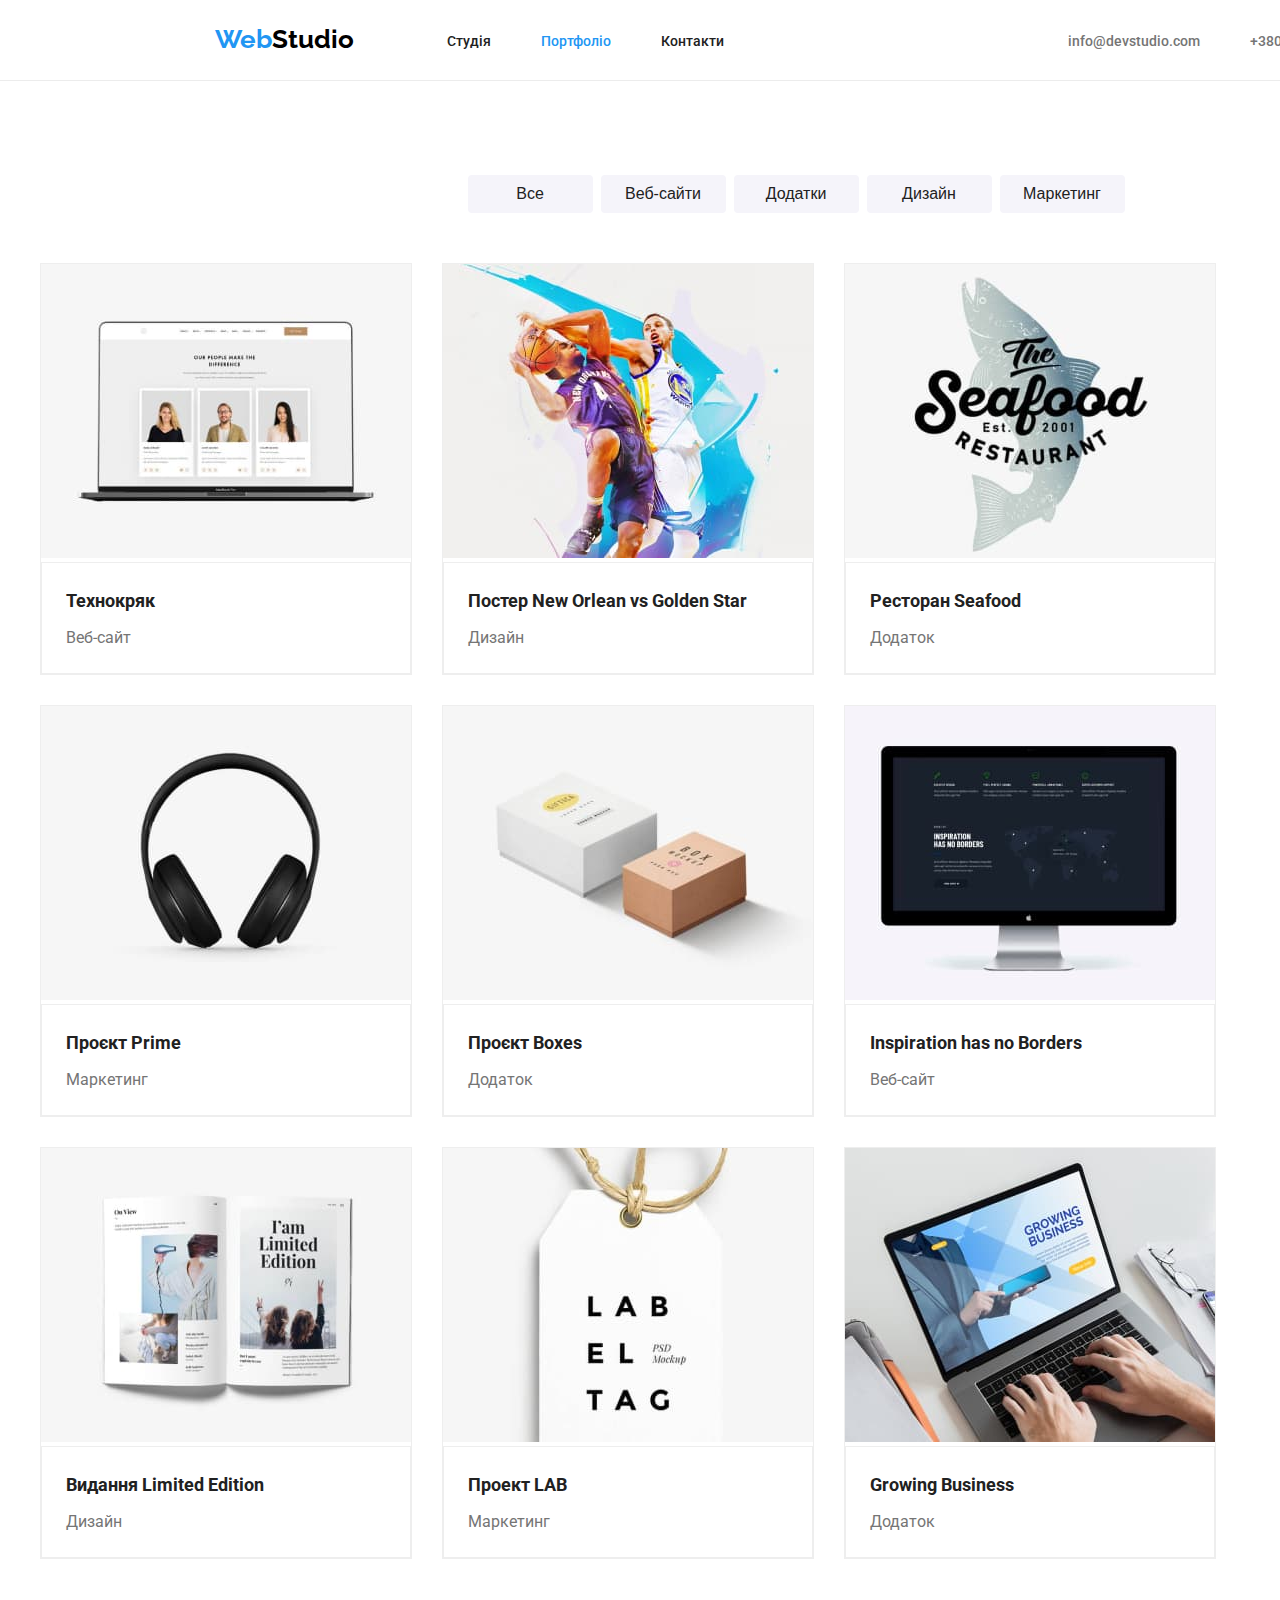
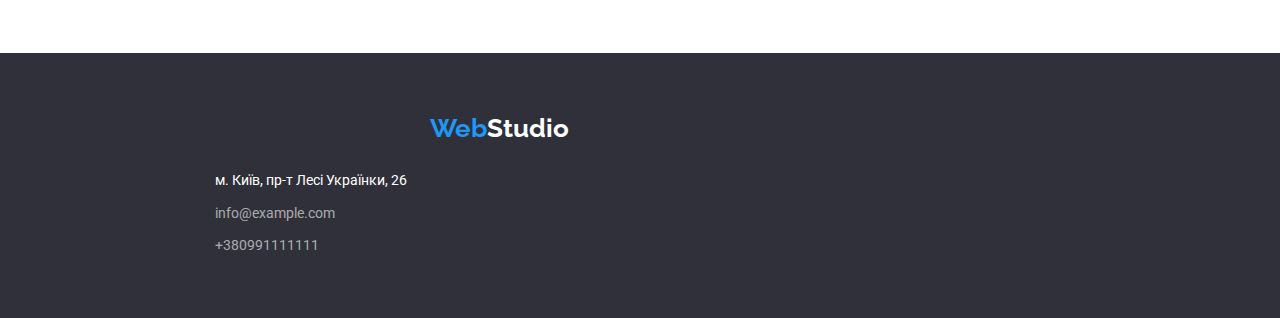
==== commit 4a0a2b67: "edit to hw3" ====
--- a/portfolio.html
+++ b/portfolio.html
@@ -58,63 +58,63 @@
             <div class="example-container">
                 <ul class="work-example list">
                     <li class="example-item">
-                        <a href="/index.html"> <img src="./images/tehnokriak.jpg" alt="tehnokriak" width="370"></a>
+                        <img src="./images/tehnokriak.jpg" alt="tehnokriak" width="370"></a>
                         <div class="example-card">
                             <h2 class="example-title">Технокряк</h2>
                         <p class="example-text">Веб-сайт</p>
                         </div>
                     </li>
                     <li class="example-item">
-                        <a href="/index.html"> <img src="./images/poster.jpg" alt="poster" width="370"></a>
+                         <img src="./images/poster.jpg" alt="poster" width="370"></a>
                         <div class="example-card">
                             <h2 class="example-title">Постер New Orlean vs Golden Star</h2>
                             <p class="example-text">Дизайн</p>
                         </div>
                     </li>
                     <li class="example-item">
-                        <a href="/index.html"> <img src="./images/seafood.jpg" alt="seafood" width="370"></a>
+                         <img src="./images/seafood.jpg" alt="seafood" width="370"></a>
                         <div class="example-card">
                             <h2 class="example-title">Ресторан Seafood</h2>
                             <p class="example-text">Додаток</p>
                         </div>
                     </li>
                     <li class="example-item">
-                        <a href="/index.html"> <img src="./images/prime.jpg" alt="prime" width="370"></a>
+                         <img src="./images/prime.jpg" alt="prime" width="370"></a>
                         <div class="example-card">
                             <h2 class="example-title">Проєкт Prime</h2>
                             <p class="example-text">Маркетинг</p>
                         </div>
                     </li>
                     <li class="example-item">
-                        <a href="/index.html"> <img src="./images/boxes.jpg" alt="boxes" width="370"></a>
+                         <img src="./images/boxes.jpg" alt="boxes" width="370"></a>
                         <div class="example-card">
                             <h2 class="example-title">Проєкт Boxes</h2>
                             <p class="example-text">Додаток</p>
                         </div>
                     </li>
                     <li class="example-item">
-                        <a href="/index.html"> <img src="./images/inspiration.jpg" alt="Inspiration has no Borders" width="370"></a>
+                         <img src="./images/inspiration.jpg" alt="Inspiration has no Borders" width="370"></a>
                         <div class="example-card">
                             <h2 class="example-title">Inspiration has no Borders</h2>
                             <p class="example-text">Веб-сайт</p>
                         </div>
                     </li>
                     <li class="example-item">
-                        <a href="/index.html"> <img src="./images/limited.jpg" alt="limited edition" width="370"></a>
+                         <img src="./images/limited.jpg" alt="limited edition" width="370"></a>
                         <div class="example-card">
                             <h2 class="example-title">Видання Limited Edition</h2>
                             <p class="example-text">Дизайн</p>
                         </div>
                     </li>
                     <li class="example-item">
-                        <a href="/index.html"> <img src="./images/lab.jpg" alt="lab" width="370"></a>
+                         <img src="./images/lab.jpg" alt="lab" width="370"></a>
                         <div class="example-card">
                             <h2 class="example-title">Проект LAB</h2>
                             <p class="example-text">Маркетинг</p>
                         </div>
                     </li>
                     <li class="example-item">
-                        <a href="/index.html"> <img src="./images/business.jpg" alt="Growing Business" width="370"></a>
+                         <img src="./images/business.jpg" alt="Growing Business" width="370"></a>
                         <div class="example-card">
                             <h2 class="example-title">Growing Business</h2>
                             <p class="example-text">Додаток</p>
--- a/css/styles.css
+++ b/css/styles.css
@@ -5,7 +5,7 @@
     --logo-color:#2196F3;
     --primary-white-color: #FFFFFF;
     --primary-gray-text: #757575;
-    --primary-background-color: #f5f5f5;
+    --primary-background-color: #F5F5F5;
     --primary-button-background: #F5F4FA;
     --contact-color: rgba(255, 255, 255, 0.6);
     --background-dark-color: #2F303A;
@@ -23,7 +23,7 @@
 }
 
 body {
-    background-color: var(--primary-background-color);
+    background-color: var(--primary-white-color);
     color:var(--primary-text-color);
     font-family: Roboto, sans-serif;
     margin: 0;
@@ -48,9 +48,9 @@
 .header-container {
     
     display: flex;
-    width: 1570px;
-    padding-left: 15px;
-    padding-right: 15px;
+    width: 1600px;
+    /* padding-left: 15px;
+    padding-right: 15px; */
     margin-left: auto;
     margin-right: auto;
     align-items: center;
@@ -80,6 +80,7 @@
     font-size: 26px;
     line-height: 1.2;
     text-decoration: none;
+    margin-left: 215px;
     margin-right: 93px;
     margin-top: 24px;
     margin-bottom: 25px;
@@ -99,7 +100,7 @@
 
 
 .logo:hover {
-    color: var(--logo-color);
+    color: ;
 }
 /* навігація */
 
@@ -227,8 +228,8 @@
     font-weight: 700;
     font-size: 16px;
     line-height: 1.87;
-    color: var(--primary-text-color);
-    background-color: var(--primary-button-background);
+    color: var(--primary-white-color);
+    background-color: var(--logo-color);
     margin-bottom: 200px;
     border-radius: 4px;
     border: none;
@@ -238,8 +239,7 @@
 
 .hero-button:hover,
 .hero-button:focus { 
-color: var(--primary-white-color);
-background-color: var(--logo-color);
+color: var(--title-text-color);
 } 
 
 
@@ -366,6 +366,7 @@
     font-weight: 700;
     font-size: 18px;
     line-height: 2;
+    margin-bottom: 4px;
     
 }
 
@@ -386,6 +387,7 @@
     margin-left: auto;
     margin-right: auto;
     background-color: var(--primary-button-background);
+    padding-bottom: 94px;
     
 }
 
@@ -394,6 +396,7 @@
 .team-container .section-title {
     
     padding-top: 94px;
+    
 }
 
 .team {
@@ -407,6 +410,7 @@
 
 .team-item {
     margin-right: 30px;
+    border: 1px solid var(--border-color);
 }
 .team-item:last-child {
     margin-right: 0;
@@ -414,13 +418,13 @@
 
 .team-item .title {
     text-align: center;
-    padding-top: 30px;
+    margin-bottom: 10px;
+    
 }
 
 .team-item .text {
     text-align: center;
-    padding-top: 10px;
-    padding-bottom: 124px;
+    
 }
 
 
@@ -436,6 +440,13 @@
     font-size: 16px;
     line-height: 1.18;
     }
+
+
+    
+.block {
+    margin-top: 30px;
+    margin-bottom: 30px;
+}    
     
 /* Футер адреса */
 .footer {
@@ -541,7 +552,7 @@
      border:none;
      width: 125px;
      height: 38px;
-    background-color:  var(--primary-button-background);
+    background-color: var(--primary-button-background);
 }
 
 
@@ -576,7 +587,12 @@
 }
 
 .example-card {
-border: 1px solid var(--border-color)
+border: 1px solid var(--border-color);
+padding-left: 24px;
+padding-right: 24px;
+padding-top: 20px;
+padding-bottom: 20px;
+
 }
 
 
